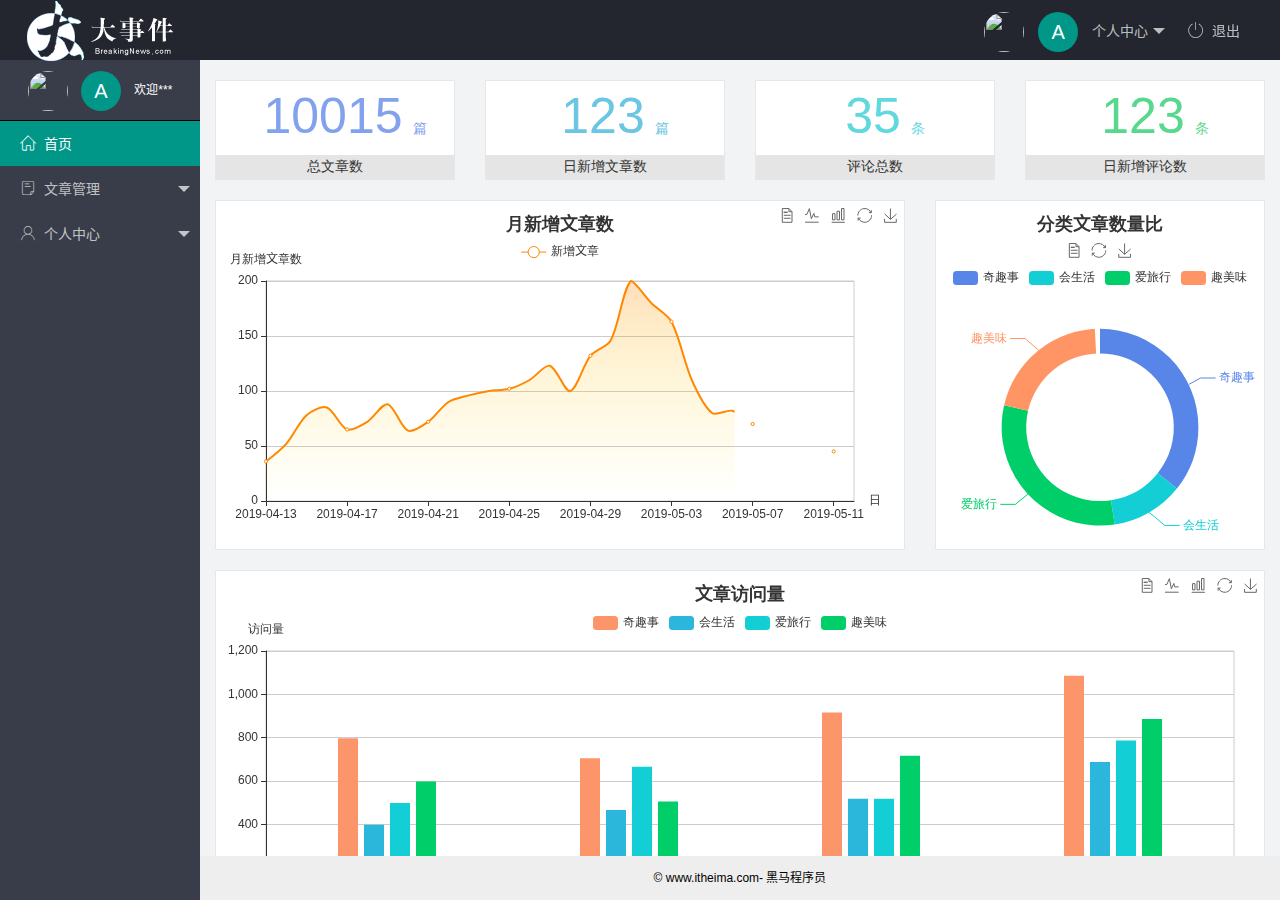
==== index.html @ cba06bc7 "主页功能完成" ====
<!DOCTYPE html>
<html lang="zh-CN">

<head>
    <meta charset="UTF-8">
    <meta name="viewport" content="width=device-width, initial-scale=1.0">
    <title>大事件后台</title>
    <link rel="stylesheet" href="/assets/lib/layui/css/layui.css">
    <!-- 引入字体图标 -->
    <link rel="stylesheet" href="/assets/fonts/iconfont.css">
    <!-- 引入自己的样式表 -->
    <link rel="stylesheet" href="/assets/css/index.css">
</head>

<body class="layui-layout-body">
    <div class="layui-layout layui-layout-admin">
        <div class="layui-header">
            <div class="layui-logo">
                <img src="/assets/images/logo.png" alt="">
            </div>
            <!-- 头部区域（可配合layui已有的水平导航） -->
            <ul class="layui-nav layui-layout-right">
                <li class="layui-nav-item">
                    <a href="javascript:;" class="userinfo">
                        <img src="http://t.cn/RCzsdCq" class="layui-nav-img">
                        <span class="user-avatar">A</span>
                        个人中心
                    </a>
                    <dl class="layui-nav-child">
                        <dd><a href="">基本资料</a></dd>
                        <dd><a href="">更换头像</a></dd>
                        <dd><a href="">重置密码</a></dd>
                    </dl>
                </li>
                <li class="layui-nav-item"><a href="javascript:;" id="btnLogout"><span class="iconfont icon-tuichu"></span>退出</a></li>
            </ul>
        </div>

        <div class="layui-side layui-bg-black">
            <div class="layui-side-scroll">
                <!-- 左侧头像区域 -->
                <div class="userinfo">
                    <img src="http://t.cn/RCzsdCq" class="layui-nav-img">
                    <span class="user-avatar">A</span>
                    <span id="welcome">欢迎***</span>
                </div>
                <!-- 左侧导航区域（可配合layui已有的垂直导航） -->
                <ul class="layui-nav layui-nav-tree" lay-shrink="all">
                    <li class="layui-nav-item layui-this"><a href="/home/dashboard.html" target="fm"><span
                                class="iconfont icon-home"></span>首页</a></li>
                    <li class="layui-nav-item ">
                        <a class="" href="javascript:;"><span class="iconfont icon-16"></span>文章管理</a>
                        <dl class="layui-nav-child">
                            <dd><a href="javascript:;"><i class="layui-icon layui-icon-face-surprised"></i>文章类别</a></dd>
                            <dd><a href="javascript:;"><i class="layui-icon layui-icon-face-surprised"></i>文章列表</a></dd>
                            <dd><a href="javascript:;"><i class="layui-icon layui-icon-face-surprised"></i>发表文章</a></dd>
                        </dl>
                    </li>
                    <li class="layui-nav-item">
                        <a href="javascript:;"><span class="iconfont icon-user"></span>个人中心</a>
                        <dl class="layui-nav-child">
                            <dd><a href="javascript:;"><i class="layui-icon layui-icon-face-surprised"></i>基本资料</a></dd>
                            <dd><a href="javascript:;"><i class="layui-icon layui-icon-face-surprised"></i>更换头像</a></dd>
                            <dd><a href="javascript:;"><i class="layui-icon layui-icon-face-surprised"></i>重置密码</a></dd>
                        </dl>
                    </li>
                </ul>
            </div>
        </div>

        <div class="layui-body">
            <!-- 内容主体区域 -->
            <!--name  就是内容显示的地方，起了一个名字   src 设置默认打开的网页   frameborder 设置边框 -->
            <iframe name="fm" src="/home/dashboard.html" frameborder="0"></iframe>
        </div>

        <div class="layui-footer">
            <!-- 底部固定区域 -->
            © www.itheima.com- 黑马程序员
        </div>
    </div>
    <!-- 引入 layui.all.js 文件 -->
    <script src="/assets/lib/layui/layui.all.js"></script>
    <!-- 导入 jquery文件 -->
    <script src="/assets/lib/jquery.js"></script>
    <!-- 导入自己封装的baseAPI 文件 -->
    <script src="/assets/js/baseAPI.js"></script>
    <!-- 导入自己的index.js -->
    <script src="/assets/js/index.js"></script>
</body>

</html>
---- assets/lib/layui/css/layui.css ----
/** layui-v2.5.5 MIT License By https://www.layui.com */
 .layui-inline,img{display:inline-block;vertical-align:middle}h1,h2,h3,h4,h5,h6{font-weight:400}.layui-edge,.layui-header,.layui-inline,.layui-main{position:relative}.layui-body,.layui-edge,.layui-elip{overflow:hidden}.layui-btn,.layui-edge,.layui-inline,img{vertical-align:middle}.layui-btn,.layui-disabled,.layui-icon,.layui-unselect{-moz-user-select:none;-webkit-user-select:none;-ms-user-select:none}.layui-elip,.layui-form-checkbox span,.layui-form-pane .layui-form-label{text-overflow:ellipsis;white-space:nowrap}.layui-breadcrumb,.layui-tree-btnGroup{visibility:hidden}blockquote,body,button,dd,div,dl,dt,form,h1,h2,h3,h4,h5,h6,input,li,ol,p,pre,td,textarea,th,ul{margin:0;padding:0;-webkit-tap-highlight-color:rgba(0,0,0,0)}a:active,a:hover{outline:0}img{border:none}li{list-style:none}table{border-collapse:collapse;border-spacing:0}h4,h5,h6{font-size:100%}button,input,optgroup,option,select,textarea{font-family:inherit;font-size:inherit;font-style:inherit;font-weight:inherit;outline:0}pre{white-space:pre-wrap;white-space:-moz-pre-wrap;white-space:-pre-wrap;white-space:-o-pre-wrap;word-wrap:break-word}body{line-height:24px;font:14px Helvetica Neue,Helvetica,PingFang SC,Tahoma,Arial,sans-serif}hr{height:1px;margin:10px 0;border:0;clear:both}a{color:#333;text-decoration:none}a:hover{color:#777}a cite{font-style:normal;*cursor:pointer}.layui-border-box,.layui-border-box *{box-sizing:border-box}.layui-box,.layui-box *{box-sizing:content-box}.layui-clear{clear:both;*zoom:1}.layui-clear:after{content:'\20';clear:both;*zoom:1;display:block;height:0}.layui-inline{*display:inline;*zoom:1}.layui-edge{display:inline-block;width:0;height:0;border-width:6px;border-style:dashed;border-color:transparent}.layui-edge-top{top:-4px;border-bottom-color:#999;border-bottom-style:solid}.layui-edge-right{border-left-color:#999;border-left-style:solid}.layui-edge-bottom{top:2px;border-top-color:#999;border-top-style:solid}.layui-edge-left{border-right-color:#999;border-right-style:solid}.layui-disabled,.layui-disabled:hover{color:#d2d2d2!important;cursor:not-allowed!important}.layui-circle{border-radius:100%}.layui-show{display:block!important}.layui-hide{display:none!important}@font-face{font-family:layui-icon;src:url(../font/iconfont.eot?v=250);src:url(../font/iconfont.eot?v=250#iefix) format('embedded-opentype'),url(../font/iconfont.woff2?v=250) format('woff2'),url(../font/iconfont.woff?v=250) format('woff'),url(../font/iconfont.ttf?v=250) format('truetype'),url(../font/iconfont.svg?v=250#layui-icon) format('svg')}.layui-icon{font-family:layui-icon!important;font-size:16px;font-style:normal;-webkit-font-smoothing:antialiased;-moz-osx-font-smoothing:grayscale}.layui-icon-reply-fill:before{content:"\e611"}.layui-icon-set-fill:before{content:"\e614"}.layui-icon-menu-fill:before{content:"\e60f"}.layui-icon-search:before{content:"\e615"}.layui-icon-share:before{content:"\e641"}.layui-icon-set-sm:before{content:"\e620"}.layui-icon-engine:before{content:"\e628"}.layui-icon-close:before{content:"\1006"}.layui-icon-close-fill:before{content:"\1007"}.layui-icon-chart-screen:before{content:"\e629"}.layui-icon-star:before{content:"\e600"}.layui-icon-circle-dot:before{content:"\e617"}.layui-icon-chat:before{content:"\e606"}.layui-icon-release:before{content:"\e609"}.layui-icon-list:before{content:"\e60a"}.layui-icon-chart:before{content:"\e62c"}.layui-icon-ok-circle:before{content:"\1005"}.layui-icon-layim-theme:before{content:"\e61b"}.layui-icon-table:before{content:"\e62d"}.layui-icon-right:before{content:"\e602"}.layui-icon-left:before{content:"\e603"}.layui-icon-cart-simple:before{content:"\e698"}.layui-icon-face-cry:before{content:"\e69c"}.layui-icon-face-smile:before{content:"\e6af"}.layui-icon-survey:before{content:"\e6b2"}.layui-icon-tree:before{content:"\e62e"}.layui-icon-upload-circle:before{content:"\e62f"}.layui-icon-add-circle:before{content:"\e61f"}.layui-icon-download-circle:before{content:"\e601"}.layui-icon-templeate-1:before{content:"\e630"}.layui-icon-util:before{content:"\e631"}.layui-icon-face-surprised:before{content:"\e664"}.layui-icon-edit:before{content:"\e642"}.layui-icon-speaker:before{content:"\e645"}.layui-icon-down:before{content:"\e61a"}.layui-icon-file:before{content:"\e621"}.layui-icon-layouts:before{content:"\e632"}.layui-icon-rate-half:before{content:"\e6c9"}.layui-icon-add-circle-fine:before{content:"\e608"}.layui-icon-prev-circle:before{content:"\e633"}.layui-icon-read:before{content:"\e705"}.layui-icon-404:before{content:"\e61c"}.layui-icon-carousel:before{content:"\e634"}.layui-icon-help:before{content:"\e607"}.layui-icon-code-circle:before{content:"\e635"}.layui-icon-water:before{content:"\e636"}.layui-icon-username:before{content:"\e66f"}.layui-icon-find-fill:before{content:"\e670"}.layui-icon-about:before{content:"\e60b"}.layui-icon-location:before{content:"\e715"}.layui-icon-up:before{content:"\e619"}.layui-icon-pause:before{content:"\e651"}.layui-icon-date:before{content:"\e637"}.layui-icon-layim-uploadfile:before{content:"\e61d"}.layui-icon-delete:before{content:"\e640"}.layui-icon-play:before{content:"\e652"}.layui-icon-top:before{content:"\e604"}.layui-icon-friends:before{content:"\e612"}.layui-icon-refresh-3:before{content:"\e9aa"}.layui-icon-ok:before{content:"\e605"}.layui-icon-layer:before{content:"\e638"}.layui-icon-face-smile-fine:before{content:"\e60c"}.layui-icon-dollar:before{content:"\e659"}.layui-icon-group:before{content:"\e613"}.layui-icon-layim-download:before{content:"\e61e"}.layui-icon-picture-fine:before{content:"\e60d"}.layui-icon-link:before{content:"\e64c"}.layui-icon-diamond:before{content:"\e735"}.layui-icon-log:before{content:"\e60e"}.layui-icon-rate-solid:before{content:"\e67a"}.layui-icon-fonts-del:before{content:"\e64f"}.layui-icon-unlink:before{content:"\e64d"}.layui-icon-fonts-clear:before{content:"\e639"}.layui-icon-triangle-r:before{content:"\e623"}.layui-icon-circle:before{content:"\e63f"}.layui-icon-radio:before{content:"\e643"}.layui-icon-align-center:before{content:"\e647"}.layui-icon-align-right:before{content:"\e648"}.layui-icon-align-left:before{content:"\e649"}.layui-icon-loading-1:before{content:"\e63e"}.layui-icon-return:before{content:"\e65c"}.layui-icon-fonts-strong:before{content:"\e62b"}.layui-icon-upload:before{content:"\e67c"}.layui-icon-dialogue:before{content:"\e63a"}.layui-icon-video:before{content:"\e6ed"}.layui-icon-headset:before{content:"\e6fc"}.layui-icon-cellphone-fine:before{content:"\e63b"}.layui-icon-add-1:before{content:"\e654"}.layui-icon-face-smile-b:before{content:"\e650"}.layui-icon-fonts-html:before{content:"\e64b"}.layui-icon-form:before{content:"\e63c"}.layui-icon-cart:before{content:"\e657"}.layui-icon-camera-fill:before{content:"\e65d"}.layui-icon-tabs:before{content:"\e62a"}.layui-icon-fonts-code:before{content:"\e64e"}.layui-icon-fire:before{content:"\e756"}.layui-icon-set:before{content:"\e716"}.layui-icon-fonts-u:before{content:"\e646"}.layui-icon-triangle-d:before{content:"\e625"}.layui-icon-tips:before{content:"\e702"}.layui-icon-picture:before{content:"\e64a"}.layui-icon-more-vertical:before{content:"\e671"}.layui-icon-flag:before{content:"\e66c"}.layui-icon-loading:before{content:"\e63d"}.layui-icon-fonts-i:before{content:"\e644"}.layui-icon-refresh-1:before{content:"\e666"}.layui-icon-rmb:before{content:"\e65e"}.layui-icon-home:before{content:"\e68e"}.layui-icon-user:before{content:"\e770"}.layui-icon-notice:before{content:"\e667"}.layui-icon-login-weibo:before{content:"\e675"}.layui-icon-voice:before{content:"\e688"}.layui-icon-upload-drag:before{content:"\e681"}.layui-icon-login-qq:before{content:"\e676"}.layui-icon-snowflake:before{content:"\e6b1"}.layui-icon-file-b:before{content:"\e655"}.layui-icon-template:before{content:"\e663"}.layui-icon-auz:before{content:"\e672"}.layui-icon-console:before{content:"\e665"}.layui-icon-app:before{content:"\e653"}.layui-icon-prev:before{content:"\e65a"}.layui-icon-website:before{content:"\e7ae"}.layui-icon-next:before{content:"\e65b"}.layui-icon-component:before{content:"\e857"}.layui-icon-more:before{content:"\e65f"}.layui-icon-login-wechat:before{content:"\e677"}.layui-icon-shrink-right:before{content:"\e668"}.layui-icon-spread-left:before{content:"\e66b"}.layui-icon-camera:before{content:"\e660"}.layui-icon-note:before{content:"\e66e"}.layui-icon-refresh:before{content:"\e669"}.layui-icon-female:before{content:"\e661"}.layui-icon-male:before{content:"\e662"}.layui-icon-password:before{content:"\e673"}.layui-icon-senior:before{content:"\e674"}.layui-icon-theme:before{content:"\e66a"}.layui-icon-tread:before{content:"\e6c5"}.layui-icon-praise:before{content:"\e6c6"}.layui-icon-star-fill:before{content:"\e658"}.layui-icon-rate:before{content:"\e67b"}.layui-icon-template-1:before{content:"\e656"}.layui-icon-vercode:before{content:"\e679"}.layui-icon-cellphone:before{content:"\e678"}.layui-icon-screen-full:before{content:"\e622"}.layui-icon-screen-restore:before{content:"\e758"}.layui-icon-cols:before{content:"\e610"}.layui-icon-export:before{content:"\e67d"}.layui-icon-print:before{content:"\e66d"}.layui-icon-slider:before{content:"\e714"}.layui-icon-addition:before{content:"\e624"}.layui-icon-subtraction:before{content:"\e67e"}.layui-icon-service:before{content:"\e626"}.layui-icon-transfer:before{content:"\e691"}.layui-main{width:1140px;margin:0 auto}.layui-header{z-index:1000;height:60px}.layui-header a:hover{transition:all .5s;-webkit-transition:all .5s}.layui-side{position:fixed;left:0;top:0;bottom:0;z-index:999;width:200px;overflow-x:hidden}.layui-side-scroll{position:relative;width:220px;height:100%;overflow-x:hidden}.layui-body{position:absolute;left:200px;right:0;top:0;bottom:0;z-index:998;width:auto;overflow-y:auto;box-sizing:border-box}.layui-layout-body{overflow:hidden}.layui-layout-admin .layui-header{background-color:#23262E}.layui-layout-admin .layui-side{top:60px;width:200px;overflow-x:hidden}.layui-layout-admin .layui-body{position:fixed;top:60px;bottom:44px}.layui-layout-admin .layui-main{width:auto;margin:0 15px}.layui-layout-admin .layui-footer{position:fixed;left:200px;right:0;bottom:0;height:44px;line-height:44px;padding:0 15px;background-color:#eee}.layui-layout-admin .layui-logo{position:absolute;left:0;top:0;width:200px;height:100%;line-height:60px;text-align:center;color:#009688;font-size:16px}.layui-layout-admin .layui-header .layui-nav{background:0 0}.layui-layout-left{position:absolute!important;left:200px;top:0}.layui-layout-right{position:absolute!important;right:0;top:0}.layui-container{position:relative;margin:0 auto;padding:0 15px;box-sizing:border-box}.layui-fluid{position:relative;margin:0 auto;padding:0 15px}.layui-row:after,.layui-row:before{content:'';display:block;clear:both}.layui-col-lg1,.layui-col-lg10,.layui-col-lg11,.layui-col-lg12,.layui-col-lg2,.layui-col-lg3,.layui-col-lg4,.layui-col-lg5,.layui-col-lg6,.layui-col-lg7,.layui-col-lg8,.layui-col-lg9,.layui-col-md1,.layui-col-md10,.layui-col-md11,.layui-col-md12,.layui-col-md2,.layui-col-md3,.layui-col-md4,.layui-col-md5,.layui-col-md6,.layui-col-md7,.layui-col-md8,.layui-col-md9,.layui-col-sm1,.layui-col-sm10,.layui-col-sm11,.layui-col-sm12,.layui-col-sm2,.layui-col-sm3,.layui-col-sm4,.layui-col-sm5,.layui-col-sm6,.layui-col-sm7,.layui-col-sm8,.layui-col-sm9,.layui-col-xs1,.layui-col-xs10,.layui-col-xs11,.layui-col-xs12,.layui-col-xs2,.layui-col-xs3,.layui-col-xs4,.layui-col-xs5,.layui-col-xs6,.layui-col-xs7,.layui-col-xs8,.layui-col-xs9{position:relative;display:block;box-sizing:border-box}.layui-col-xs1,.layui-col-xs10,.layui-col-xs11,.layui-col-xs12,.layui-col-xs2,.layui-col-xs3,.layui-col-xs4,.layui-col-xs5,.layui-col-xs6,.layui-col-xs7,.layui-col-xs8,.layui-col-xs9{float:left}.layui-col-xs1{width:8.33333333%}.layui-col-xs2{width:16.66666667%}.layui-col-xs3{width:25%}.layui-col-xs4{width:33.33333333%}.layui-col-xs5{width:41.66666667%}.layui-col-xs6{width:50%}.layui-col-xs7{width:58.33333333%}.layui-col-xs8{width:66.66666667%}.layui-col-xs9{width:75%}.layui-col-xs10{width:83.33333333%}.layui-col-xs11{width:91.66666667%}.layui-col-xs12{width:100%}.layui-col-xs-offset1{margin-left:8.33333333%}.layui-col-xs-offset2{margin-left:16.66666667%}.layui-col-xs-offset3{margin-left:25%}.layui-col-xs-offset4{margin-left:33.33333333%}.layui-col-xs-offset5{margin-left:41.66666667%}.layui-col-xs-offset6{margin-left:50%}.layui-col-xs-offset7{margin-left:58.33333333%}.layui-col-xs-offset8{margin-left:66.66666667%}.layui-col-xs-offset9{margin-left:75%}.layui-col-xs-offset10{margin-left:83.33333333%}.layui-col-xs-offset11{margin-left:91.66666667%}.layui-col-xs-offset12{margin-left:100%}@media screen and (max-width:768px){.layui-hide-xs{display:none!important}.layui-show-xs-block{display:block!important}.layui-show-xs-inline{display:inline!important}.layui-show-xs-inline-block{display:inline-block!important}}@media screen and (min-width:768px){.layui-container{width:750px}.layui-hide-sm{display:none!important}.layui-show-sm-block{display:block!important}.layui-show-sm-inline{display:inline!important}.layui-show-sm-inline-block{display:inline-block!important}.layui-col-sm1,.layui-col-sm10,.layui-col-sm11,.layui-col-sm12,.layui-col-sm2,.layui-col-sm3,.layui-col-sm4,.layui-col-sm5,.layui-col-sm6,.layui-col-sm7,.layui-col-sm8,.layui-col-sm9{float:left}.layui-col-sm1{width:8.33333333%}.layui-col-sm2{width:16.66666667%}.layui-col-sm3{width:25%}.layui-col-sm4{width:33.33333333%}.layui-col-sm5{width:41.66666667%}.layui-col-sm6{width:50%}.layui-col-sm7{width:58.33333333%}.layui-col-sm8{width:66.66666667%}.layui-col-sm9{width:75%}.layui-col-sm10{width:83.33333333%}.layui-col-sm11{width:91.66666667%}.layui-col-sm12{width:100%}.layui-col-sm-offset1{margin-left:8.33333333%}.layui-col-sm-offset2{margin-left:16.66666667%}.layui-col-sm-offset3{margin-left:25%}.layui-col-sm-offset4{margin-left:33.33333333%}.layui-col-sm-offset5{margin-left:41.66666667%}.layui-col-sm-offset6{margin-left:50%}.layui-col-sm-offset7{margin-left:58.33333333%}.layui-col-sm-offset8{margin-left:66.66666667%}.layui-col-sm-offset9{margin-left:75%}.layui-col-sm-offset10{margin-left:83.33333333%}.layui-col-sm-offset11{margin-left:91.66666667%}.layui-col-sm-offset12{margin-left:100%}}@media screen and (min-width:992px){.layui-container{width:970px}.layui-hide-md{display:none!important}.layui-show-md-block{display:block!important}.layui-show-md-inline{display:inline!important}.layui-show-md-inline-block{display:inline-block!important}.layui-col-md1,.layui-col-md10,.layui-col-md11,.layui-col-md12,.layui-col-md2,.layui-col-md3,.layui-col-md4,.layui-col-md5,.layui-col-md6,.layui-col-md7,.layui-col-md8,.layui-col-md9{float:left}.layui-col-md1{width:8.33333333%}.layui-col-md2{width:16.66666667%}.layui-col-md3{width:25%}.layui-col-md4{width:33.33333333%}.layui-col-md5{width:41.66666667%}.layui-col-md6{width:50%}.layui-col-md7{width:58.33333333%}.layui-col-md8{width:66.66666667%}.layui-col-md9{width:75%}.layui-col-md10{width:83.33333333%}.layui-col-md11{width:91.66666667%}.layui-col-md12{width:100%}.layui-col-md-offset1{margin-left:8.33333333%}.layui-col-md-offset2{margin-left:16.66666667%}.layui-col-md-offset3{margin-left:25%}.layui-col-md-offset4{margin-left:33.33333333%}.layui-col-md-offset5{margin-left:41.66666667%}.layui-col-md-offset6{margin-left:50%}.layui-col-md-offset7{margin-left:58.33333333%}.layui-col-md-offset8{margin-left:66.66666667%}.layui-col-md-offset9{margin-left:75%}.layui-col-md-offset10{margin-left:83.33333333%}.layui-col-md-offset11{margin-left:91.66666667%}.layui-col-md-offset12{margin-left:100%}}@media screen and (min-width:1200px){.layui-container{width:1170px}.layui-hide-lg{display:none!important}.layui-show-lg-block{display:block!important}.layui-show-lg-inline{display:inline!important}.layui-show-lg-inline-block{display:inline-block!important}.layui-col-lg1,.layui-col-lg10,.layui-col-lg11,.layui-col-lg12,.layui-col-lg2,.layui-col-lg3,.layui-col-lg4,.layui-col-lg5,.layui-col-lg6,.layui-col-lg7,.layui-col-lg8,.layui-col-lg9{float:left}.layui-col-lg1{width:8.33333333%}.layui-col-lg2{width:16.66666667%}.layui-col-lg3{width:25%}.layui-col-lg4{width:33.33333333%}.layui-col-lg5{width:41.66666667%}.layui-col-lg6{width:50%}.layui-col-lg7{width:58.33333333%}.layui-col-lg8{width:66.66666667%}.layui-col-lg9{width:75%}.layui-col-lg10{width:83.33333333%}.layui-col-lg11{width:91.66666667%}.layui-col-lg12{width:100%}.layui-col-lg-offset1{margin-left:8.33333333%}.layui-col-lg-offset2{margin-left:16.66666667%}.layui-col-lg-offset3{margin-left:25%}.layui-col-lg-offset4{margin-left:33.33333333%}.layui-col-lg-offset5{margin-left:41.66666667%}.layui-col-lg-offset6{margin-left:50%}.layui-col-lg-offset7{margin-left:58.33333333%}.layui-col-lg-offset8{margin-left:66.66666667%}.layui-col-lg-offset9{margin-left:75%}.layui-col-lg-offset10{margin-left:83.33333333%}.layui-col-lg-offset11{margin-left:91.66666667%}.layui-col-lg-offset12{margin-left:100%}}.layui-col-space1{margin:-.5px}.layui-col-space1>*{padding:.5px}.layui-col-space3{margin:-1.5px}.layui-col-space3>*{padding:1.5px}.layui-col-space5{margin:-2.5px}.layui-col-space5>*{padding:2.5px}.layui-col-space8{margin:-3.5px}.layui-col-space8>*{padding:3.5px}.layui-col-space10{margin:-5px}.layui-col-space10>*{padding:5px}.layui-col-space12{margin:-6px}.layui-col-space12>*{padding:6px}.layui-col-space15{margin:-7.5px}.layui-col-space15>*{padding:7.5px}.layui-col-space18{margin:-9px}.layui-col-space18>*{padding:9px}.layui-col-space20{margin:-10px}.layui-col-space20>*{padding:10px}.layui-col-space22{margin:-11px}.layui-col-space22>*{padding:11px}.layui-col-space25{margin:-12.5px}.layui-col-space25>*{padding:12.5px}.layui-col-space30{margin:-15px}.layui-col-space30>*{padding:15px}.layui-btn,.layui-input,.layui-select,.layui-textarea,.layui-upload-button{outline:0;-webkit-appearance:none;transition:all .3s;-webkit-transition:all .3s;box-sizing:border-box}.layui-elem-quote{margin-bottom:10px;padding:15px;line-height:22px;border-left:5px solid #009688;border-radius:0 2px 2px 0;background-color:#f2f2f2}.layui-quote-nm{border-style:solid;border-width:1px 1px 1px 5px;background:0 0}.layui-elem-field{margin-bottom:10px;padding:0;border-width:1px;border-style:solid}.layui-elem-field legend{margin-left:20px;padding:0 10px;font-size:20px;font-weight:300}.layui-field-title{margin:10px 0 20px;border-width:1px 0 0}.layui-field-box{padding:10px 15px}.layui-field-title .layui-field-box{padding:10px 0}.layui-progress{position:relative;height:6px;border-radius:20px;background-color:#e2e2e2}.layui-progress-bar{position:absolute;left:0;top:0;width:0;max-width:100%;height:6px;border-radius:20px;text-align:right;background-color:#5FB878;transition:all .3s;-webkit-transition:all .3s}.layui-progress-big,.layui-progress-big .layui-progress-bar{height:18px;line-height:18px}.layui-progress-text{position:relative;top:-20px;line-height:18px;font-size:12px;color:#666}.layui-progress-big .layui-progress-text{position:static;padding:0 10px;color:#fff}.layui-collapse{border-width:1px;border-style:solid;border-radius:2px}.layui-colla-content,.layui-colla-item{border-top-width:1px;border-top-style:solid}.layui-colla-item:first-child{border-top:none}.layui-colla-title{position:relative;height:42px;line-height:42px;padding:0 15px 0 35px;color:#333;background-color:#f2f2f2;cursor:pointer;font-size:14px;overflow:hidden}.layui-colla-content{display:none;padding:10px 15px;line-height:22px;color:#666}.layui-colla-icon{position:absolute;left:15px;top:0;font-size:14px}.layui-card{margin-bottom:15px;border-radius:2px;background-color:#fff;box-shadow:0 1px 2px 0 rgba(0,0,0,.05)}.layui-card:last-child{margin-bottom:0}.layui-card-header{position:relative;height:42px;line-height:42px;padding:0 15px;border-bottom:1px solid #f6f6f6;color:#333;border-radius:2px 2px 0 0;font-size:14px}.layui-bg-black,.layui-bg-blue,.layui-bg-cyan,.layui-bg-green,.layui-bg-orange,.layui-bg-red{color:#fff!important}.layui-card-body{position:relative;padding:10px 15px;line-height:24px}.layui-card-body[pad15]{padding:15px}.layui-card-body[pad20]{padding:20px}.layui-card-body .layui-table{margin:5px 0}.layui-card .layui-tab{margin:0}.layui-panel-window{position:relative;padding:15px;border-radius:0;border-top:5px solid #E6E6E6;background-color:#fff}.layui-auxiliar-moving{position:fixed;left:0;right:0;top:0;bottom:0;width:100%;height:100%;background:0 0;z-index:9999999999}.layui-form-label,.layui-form-mid,.layui-form-select,.layui-input-block,.layui-input-inline,.layui-textarea{position:relative}.layui-bg-red{background-color:#FF5722!important}.layui-bg-orange{background-color:#FFB800!important}.layui-bg-green{background-color:#009688!important}.layui-bg-cyan{background-color:#2F4056!important}.layui-bg-blue{background-color:#1E9FFF!important}.layui-bg-black{background-color:#393D49!important}.layui-bg-gray{background-color:#eee!important;color:#666!important}.layui-badge-rim,.layui-colla-content,.layui-colla-item,.layui-collapse,.layui-elem-field,.layui-form-pane .layui-form-item[pane],.layui-form-pane .layui-form-label,.layui-input,.layui-layedit,.layui-layedit-tool,.layui-quote-nm,.layui-select,.layui-tab-bar,.layui-tab-card,.layui-tab-title,.layui-tab-title .layui-this:after,.layui-textarea{border-color:#e6e6e6}.layui-timeline-item:before,hr{background-color:#e6e6e6}.layui-text{line-height:22px;font-size:14px;color:#666}.layui-text h1,.layui-text h2,.layui-text h3{font-weight:500;color:#333}.layui-text h1{font-size:30px}.layui-text h2{font-size:24px}.layui-text h3{font-size:18px}.layui-text a:not(.layui-btn){color:#01AAED}.layui-text a:not(.layui-btn):hover{text-decoration:underline}.layui-text ul{padding:5px 0 5px 15px}.layui-text ul li{margin-top:5px;list-style-type:disc}.layui-text em,.layui-word-aux{color:#999!important;padding:0 5px!important}.layui-btn{display:inline-block;height:38px;line-height:38px;padding:0 18px;background-color:#009688;color:#fff;white-space:nowrap;text-align:center;font-size:14px;border:none;border-radius:2px;cursor:pointer}.layui-btn:hover{opacity:.8;filter:alpha(opacity=80);color:#fff}.layui-btn:active{opacity:1;filter:alpha(opacity=100)}.layui-btn+.layui-btn{margin-left:10px}.layui-btn-container{font-size:0}.layui-btn-container .layui-btn{margin-right:10px;margin-bottom:10px}.layui-btn-container .layui-btn+.layui-btn{margin-left:0}.layui-table .layui-btn-container .layui-btn{margin-bottom:9px}.layui-btn-radius{border-radius:100px}.layui-btn .layui-icon{margin-right:3px;font-size:18px;vertical-align:bottom;vertical-align:middle\9}.layui-btn-primary{border:1px solid #C9C9C9;background-color:#fff;color:#555}.layui-btn-primary:hover{border-color:#009688;color:#333}.layui-btn-normal{background-color:#1E9FFF}.layui-btn-warm{background-color:#FFB800}.layui-btn-danger{background-color:#FF5722}.layui-btn-checked{background-color:#5FB878}.layui-btn-disabled,.layui-btn-disabled:active,.layui-btn-disabled:hover{border:1px solid #e6e6e6;background-color:#FBFBFB;color:#C9C9C9;cursor:not-allowed;opacity:1}.layui-btn-lg{height:44px;line-height:44px;padding:0 25px;font-size:16px}.layui-btn-sm{height:30px;line-height:30px;padding:0 10px;font-size:12px}.layui-btn-sm i{font-size:16px!important}.layui-btn-xs{height:22px;line-height:22px;padding:0 5px;font-size:12px}.layui-btn-xs i{font-size:14px!important}.layui-btn-group{display:inline-block;vertical-align:middle;font-size:0}.layui-btn-group .layui-btn{margin-left:0!important;margin-right:0!important;border-left:1px solid rgba(255,255,255,.5);border-radius:0}.layui-btn-group .layui-btn-primary{border-left:none}.layui-btn-group .layui-btn-primary:hover{border-color:#C9C9C9;color:#009688}.layui-btn-group .layui-btn:first-child{border-left:none;border-radius:2px 0 0 2px}.layui-btn-group .layui-btn-primary:first-child{border-left:1px solid #c9c9c9}.layui-btn-group .layui-btn:last-child{border-radius:0 2px 2px 0}.layui-btn-group .layui-btn+.layui-btn{margin-left:0}.layui-btn-group+.layui-btn-group{margin-left:10px}.layui-btn-fluid{width:100%}.layui-input,.layui-select,.layui-textarea{height:38px;line-height:1.3;line-height:38px\9;border-width:1px;border-style:solid;background-color:#fff;border-radius:2px}.layui-input::-webkit-input-placeholder,.layui-select::-webkit-input-placeholder,.layui-textarea::-webkit-input-placeholder{line-height:1.3}.layui-input,.layui-textarea{display:block;width:100%;padding-left:10px}.layui-input:hover,.layui-textarea:hover{border-color:#D2D2D2!important}.layui-input:focus,.layui-textarea:focus{border-color:#C9C9C9!important}.layui-textarea{min-height:100px;height:auto;line-height:20px;padding:6px 10px;resize:vertical}.layui-select{padding:0 10px}.layui-form input[type=checkbox],.layui-form input[type=radio],.layui-form select{display:none}.layui-form [lay-ignore]{display:initial}.layui-form-item{margin-bottom:15px;clear:both;*zoom:1}.layui-form-item:after{content:'\20';clear:both;*zoom:1;display:block;height:0}.layui-form-label{float:left;display:block;padding:9px 15px;width:80px;font-weight:400;line-height:20px;text-align:right}.layui-form-label-col{display:block;float:none;padding:9px 0;line-height:20px;text-align:left}.layui-form-item .layui-inline{margin-bottom:5px;margin-right:10px}.layui-input-block{margin-left:110px;min-height:36px}.layui-input-inline{display:inline-block;vertical-align:middle}.layui-form-item .layui-input-inline{float:left;width:190px;margin-right:10px}.layui-form-text .layui-input-inline{width:auto}.layui-form-mid{float:left;display:block;padding:9px 0!important;line-height:20px;margin-right:10px}.layui-form-danger+.layui-form-select .layui-input,.layui-form-danger:focus{border-color:#FF5722!important}.layui-form-select .layui-input{padding-right:30px;cursor:pointer}.layui-form-select .layui-edge{position:absolute;right:10px;top:50%;margin-top:-3px;cursor:pointer;border-width:6px;border-top-color:#c2c2c2;border-top-style:solid;transition:all .3s;-webkit-transition:all .3s}.layui-form-select dl{display:none;position:absolute;left:0;top:42px;padding:5px 0;z-index:899;min-width:100%;border:1px solid #d2d2d2;max-height:300px;overflow-y:auto;background-color:#fff;border-radius:2px;box-shadow:0 2px 4px rgba(0,0,0,.12);box-sizing:border-box}.layui-form-select dl dd,.layui-form-select dl dt{padding:0 10px;line-height:36px;white-space:nowrap;overflow:hidden;text-overflow:ellipsis}.layui-form-select dl dt{font-size:12px;color:#999}.layui-form-select dl dd{cursor:pointer}.layui-form-select dl dd:hover{background-color:#f2f2f2;-webkit-transition:.5s all;transition:.5s all}.layui-form-select .layui-select-group dd{padding-left:20px}.layui-form-select dl dd.layui-select-tips{padding-left:10px!important;color:#999}.layui-form-select dl dd.layui-this{background-color:#5FB878;color:#fff}.layui-form-checkbox,.layui-form-select dl dd.layui-disabled{background-color:#fff}.layui-form-selected dl{display:block}.layui-form-checkbox,.layui-form-checkbox *,.layui-form-switch{display:inline-block;vertical-align:middle}.layui-form-selected .layui-edge{margin-top:-9px;-webkit-transform:rotate(180deg);transform:rotate(180deg);margin-top:-3px\9}:root .layui-form-selected .layui-edge{margin-top:-9px\0/IE9}.layui-form-selectup dl{top:auto;bottom:42px}.layui-select-none{margin:5px 0;text-align:center;color:#999}.layui-select-disabled .layui-disabled{border-color:#eee!important}.layui-select-disabled .layui-edge{border-top-color:#d2d2d2}.layui-form-checkbox{position:relative;height:30px;line-height:30px;margin-right:10px;padding-right:30px;cursor:pointer;font-size:0;-webkit-transition:.1s linear;transition:.1s linear;box-sizing:border-box}.layui-form-checkbox span{padding:0 10px;height:100%;font-size:14px;border-radius:2px 0 0 2px;background-color:#d2d2d2;color:#fff;overflow:hidden}.layui-form-checkbox:hover span{background-color:#c2c2c2}.layui-form-checkbox i{position:absolute;right:0;top:0;width:30px;height:28px;border:1px solid #d2d2d2;border-left:none;border-radius:0 2px 2px 0;color:#fff;font-size:20px;text-align:center}.layui-form-checkbox:hover i{border-color:#c2c2c2;color:#c2c2c2}.layui-form-checked,.layui-form-checked:hover{border-color:#5FB878}.layui-form-checked span,.layui-form-checked:hover span{background-color:#5FB878}.layui-form-checked i,.layui-form-checked:hover i{color:#5FB878}.layui-form-item .layui-form-checkbox{margin-top:4px}.layui-form-checkbox[lay-skin=primary]{height:auto!important;line-height:normal!important;min-width:18px;min-height:18px;border:none!important;margin-right:0;padding-left:28px;padding-right:0;background:0 0}.layui-form-checkbox[lay-skin=primary] span{padding-left:0;padding-right:15px;line-height:18px;background:0 0;color:#666}.layui-form-checkbox[lay-skin=primary] i{right:auto;left:0;width:16px;height:16px;line-height:16px;border:1px solid #d2d2d2;font-size:12px;border-radius:2px;background-color:#fff;-webkit-transition:.1s linear;transition:.1s linear}.layui-form-checkbox[lay-skin=primary]:hover i{border-color:#5FB878;color:#fff}.layui-form-checked[lay-skin=primary] i{border-color:#5FB878!important;background-color:#5FB878;color:#fff}.layui-checkbox-disbaled[lay-skin=primary] span{background:0 0!important;color:#c2c2c2}.layui-checkbox-disbaled[lay-skin=primary]:hover i{border-color:#d2d2d2}.layui-form-item .layui-form-checkbox[lay-skin=primary]{margin-top:10px}.layui-form-switch{position:relative;height:22px;line-height:22px;min-width:35px;padding:0 5px;margin-top:8px;border:1px solid #d2d2d2;border-radius:20px;cursor:pointer;background-color:#fff;-webkit-transition:.1s linear;transition:.1s linear}.layui-form-switch i{position:absolute;left:5px;top:3px;width:16px;height:16px;border-radius:20px;background-color:#d2d2d2;-webkit-transition:.1s linear;transition:.1s linear}.layui-form-switch em{position:relative;top:0;width:25px;margin-left:21px;padding:0!important;text-align:center!important;color:#999!important;font-style:normal!important;font-size:12px}.layui-form-onswitch{border-color:#5FB878;background-color:#5FB878}.layui-checkbox-disbaled,.layui-checkbox-disbaled i{border-color:#e2e2e2!important}.layui-form-onswitch i{left:100%;margin-left:-21px;background-color:#fff}.layui-form-onswitch em{margin-left:5px;margin-right:21px;color:#fff!important}.layui-checkbox-disbaled span{background-color:#e2e2e2!important}.layui-checkbox-disbaled:hover i{color:#fff!important}[lay-radio]{display:none}.layui-form-radio,.layui-form-radio *{display:inline-block;vertical-align:middle}.layui-form-radio{line-height:28px;margin:6px 10px 0 0;padding-right:10px;cursor:pointer;font-size:0}.layui-form-radio *{font-size:14px}.layui-form-radio>i{margin-right:8px;font-size:22px;color:#c2c2c2}.layui-form-radio>i:hover,.layui-form-radioed>i{color:#5FB878}.layui-radio-disbaled>i{color:#e2e2e2!important}.layui-form-pane .layui-form-label{width:110px;padding:8px 15px;height:38px;line-height:20px;border-width:1px;border-style:solid;border-radius:2px 0 0 2px;text-align:center;background-color:#FBFBFB;overflow:hidden;box-sizing:border-box}.layui-form-pane .layui-input-inline{margin-left:-1px}.layui-form-pane .layui-input-block{margin-left:110px;left:-1px}.layui-form-pane .layui-input{border-radius:0 2px 2px 0}.layui-form-pane .layui-form-text .layui-form-label{float:none;width:100%;border-radius:2px;box-sizing:border-box;text-align:left}.layui-form-pane .layui-form-text .layui-input-inline{display:block;margin:0;top:-1px;clear:both}.layui-form-pane .layui-form-text .layui-input-block{margin:0;left:0;top:-1px}.layui-form-pane .layui-form-text .layui-textarea{min-height:100px;border-radius:0 0 2px 2px}.layui-form-pane .layui-form-checkbox{margin:4px 0 4px 10px}.layui-form-pane .layui-form-radio,.layui-form-pane .layui-form-switch{margin-top:6px;margin-left:10px}.layui-form-pane .layui-form-item[pane]{position:relative;border-width:1px;border-style:solid}.layui-form-pane .layui-form-item[pane] .layui-form-label{position:absolute;left:0;top:0;height:100%;border-width:0 1px 0 0}.layui-form-pane .layui-form-item[pane] .layui-input-inline{margin-left:110px}@media screen and (max-width:450px){.layui-form-item .layui-form-label{text-overflow:ellipsis;overflow:hidden;white-space:nowrap}.layui-form-item .layui-inline{display:block;margin-right:0;margin-bottom:20px;clear:both}.layui-form-item .layui-inline:after{content:'\20';clear:both;display:block;height:0}.layui-form-item .layui-input-inline{display:block;float:none;left:-3px;width:auto;margin:0 0 10px 112px}.layui-form-item .layui-input-inline+.layui-form-mid{margin-left:110px;top:-5px;padding:0}.layui-form-item .layui-form-checkbox{margin-right:5px;margin-bottom:5px}}.layui-layedit{border-width:1px;border-style:solid;border-radius:2px}.layui-layedit-tool{padding:3px 5px;border-bottom-width:1px;border-bottom-style:solid;font-size:0}.layedit-tool-fixed{position:fixed;top:0;border-top:1px solid #e2e2e2}.layui-layedit-tool .layedit-tool-mid,.layui-layedit-tool .layui-icon{display:inline-block;vertical-align:middle;text-align:center;font-size:14px}.layui-layedit-tool .layui-icon{position:relative;width:32px;height:30px;line-height:30px;margin:3px 5px;color:#777;cursor:pointer;border-radius:2px}.layui-layedit-tool .layui-icon:hover{color:#393D49}.layui-layedit-tool .layui-icon:active{color:#000}.layui-layedit-tool .layedit-tool-active{background-color:#e2e2e2;color:#000}.layui-layedit-tool .layui-disabled,.layui-layedit-tool .layui-disabled:hover{color:#d2d2d2;cursor:not-allowed}.layui-layedit-tool .layedit-tool-mid{width:1px;height:18px;margin:0 10px;background-color:#d2d2d2}.layedit-tool-html{width:50px!important;font-size:30px!important}.layedit-tool-b,.layedit-tool-code,.layedit-tool-help{font-size:16px!important}.layedit-tool-d,.layedit-tool-face,.layedit-tool-image,.layedit-tool-unlink{font-size:18px!important}.layedit-tool-image input{position:absolute;font-size:0;left:0;top:0;width:100%;height:100%;opacity:.01;filter:Alpha(opacity=1);cursor:pointer}.layui-layedit-iframe iframe{display:block;width:100%}#LAY_layedit_code{overflow:hidden}.layui-laypage{display:inline-block;*display:inline;*zoom:1;vertical-align:middle;margin:10px 0;font-size:0}.layui-laypage>a:first-child,.layui-laypage>a:first-child em{border-radius:2px 0 0 2px}.layui-laypage>a:last-child,.layui-laypage>a:last-child em{border-radius:0 2px 2px 0}.layui-laypage>:first-child{margin-left:0!important}.layui-laypage>:last-child{margin-right:0!important}.layui-laypage a,.layui-laypage button,.layui-laypage input,.layui-laypage select,.layui-laypage span{border:1px solid #e2e2e2}.layui-laypage a,.layui-laypage span{display:inline-block;*display:inline;*zoom:1;vertical-align:middle;padding:0 15px;height:28px;line-height:28px;margin:0 -1px 5px 0;background-color:#fff;color:#333;font-size:12px}.layui-flow-more a *,.layui-laypage input,.layui-table-view select[lay-ignore]{display:inline-block}.layui-laypage a:hover{color:#009688}.layui-laypage em{font-style:normal}.layui-laypage .layui-laypage-spr{color:#999;font-weight:700}.layui-laypage a{text-decoration:none}.layui-laypage .layui-laypage-curr{position:relative}.layui-laypage .layui-laypage-curr em{position:relative;color:#fff}.layui-laypage .layui-laypage-curr .layui-laypage-em{position:absolute;left:-1px;top:-1px;padding:1px;width:100%;height:100%;background-color:#009688}.layui-laypage-em{border-radius:2px}.layui-laypage-next em,.layui-laypage-prev em{font-family:Sim sun;font-size:16px}.layui-laypage .layui-laypage-count,.layui-laypage .layui-laypage-limits,.layui-laypage .layui-laypage-refresh,.layui-laypage .layui-laypage-skip{margin-left:10px;margin-right:10px;padding:0;border:none}.layui-laypage .layui-laypage-limits,.layui-laypage .layui-laypage-refresh{vertical-align:top}.layui-laypage .layui-laypage-refresh i{font-size:18px;cursor:pointer}.layui-laypage select{height:22px;padding:3px;border-radius:2px;cursor:pointer}.layui-laypage .layui-laypage-skip{height:30px;line-height:30px;color:#999}.layui-laypage button,.layui-laypage input{height:30px;line-height:30px;border-radius:2px;vertical-align:top;background-color:#fff;box-sizing:border-box}.layui-laypage input{width:40px;margin:0 10px;padding:0 3px;text-align:center}.layui-laypage input:focus,.layui-laypage select:focus{border-color:#009688!important}.layui-laypage button{margin-left:10px;padding:0 10px;cursor:pointer}.layui-table,.layui-table-view{margin:10px 0}.layui-flow-more{margin:10px 0;text-align:center;color:#999;font-size:14px}.layui-flow-more a{height:32px;line-height:32px}.layui-flow-more a *{vertical-align:top}.layui-flow-more a cite{padding:0 20px;border-radius:3px;background-color:#eee;color:#333;font-style:normal}.layui-flow-more a cite:hover{opacity:.8}.layui-flow-more a i{font-size:30px;color:#737383}.layui-table{width:100%;background-color:#fff;color:#666}.layui-table tr{transition:all .3s;-webkit-transition:all .3s}.layui-table th{text-align:left;font-weight:400}.layui-table tbody tr:hover,.layui-table thead tr,.layui-table-click,.layui-table-header,.layui-table-hover,.layui-table-mend,.layui-table-patch,.layui-table-tool,.layui-table-total,.layui-table-total tr,.layui-table[lay-even] tr:nth-child(even){background-color:#f2f2f2}.layui-table td,.layui-table th,.layui-table-col-set,.layui-table-fixed-r,.layui-table-grid-down,.layui-table-header,.layui-table-page,.layui-table-tips-main,.layui-table-tool,.layui-table-total,.layui-table-view,.layui-table[lay-skin=line],.layui-table[lay-skin=row]{border-width:1px;border-style:solid;border-color:#e6e6e6}.layui-table td,.layui-table th{position:relative;padding:9px 15px;min-height:20px;line-height:20px;font-size:14px}.layui-table[lay-skin=line] td,.layui-table[lay-skin=line] th{border-width:0 0 1px}.layui-table[lay-skin=row] td,.layui-table[lay-skin=row] th{border-width:0 1px 0 0}.layui-table[lay-skin=nob] td,.layui-table[lay-skin=nob] th{border:none}.layui-table img{max-width:100px}.layui-table[lay-size=lg] td,.layui-table[lay-size=lg] th{padding:15px 30px}.layui-table-view .layui-table[lay-size=lg] .layui-table-cell{height:40px;line-height:40px}.layui-table[lay-size=sm] td,.layui-table[lay-size=sm] th{font-size:12px;padding:5px 10px}.layui-table-view .layui-table[lay-size=sm] .layui-table-cell{height:20px;line-height:20px}.layui-table[lay-data]{display:none}.layui-table-box{position:relative;overflow:hidden}.layui-table-view .layui-table{position:relative;width:auto;margin:0}.layui-table-view .layui-table[lay-skin=line]{border-width:0 1px 0 0}.layui-table-view .layui-table[lay-skin=row]{border-width:0 0 1px}.layui-table-view .layui-table td,.layui-table-view .layui-table th{padding:5px 0;border-top:none;border-left:none}.layui-table-view .layui-table th.layui-unselect .layui-table-cell span{cursor:pointer}.layui-table-view .layui-table td{cursor:default}.layui-table-view .layui-table td[data-edit=text]{cursor:text}.layui-table-view .layui-form-checkbox[lay-skin=primary] i{width:18px;height:18px}.layui-table-view .layui-form-radio{line-height:0;padding:0}.layui-table-view .layui-form-radio>i{margin:0;font-size:20px}.layui-table-init{position:absolute;left:0;top:0;width:100%;height:100%;text-align:center;z-index:110}.layui-table-init .layui-icon{position:absolute;left:50%;top:50%;margin:-15px 0 0 -15px;font-size:30px;color:#c2c2c2}.layui-table-header{border-width:0 0 1px;overflow:hidden}.layui-table-header .layui-table{margin-bottom:-1px}.layui-table-tool .layui-inline[lay-event]{position:relative;width:26px;height:26px;padding:5px;line-height:16px;margin-right:10px;text-align:center;color:#333;border:1px solid #ccc;cursor:pointer;-webkit-transition:.5s all;transition:.5s all}.layui-table-tool .layui-inline[lay-event]:hover{border:1px solid #999}.layui-table-tool-temp{padding-right:120px}.layui-table-tool-self{position:absolute;right:17px;top:10px}.layui-table-tool .layui-table-tool-self .layui-inline[lay-event]{margin:0 0 0 10px}.layui-table-tool-panel{position:absolute;top:29px;left:-1px;padding:5px 0;min-width:150px;min-height:40px;border:1px solid #d2d2d2;text-align:left;overflow-y:auto;background-color:#fff;box-shadow:0 2px 4px rgba(0,0,0,.12)}.layui-table-cell,.layui-table-tool-panel li{overflow:hidden;text-overflow:ellipsis;white-space:nowrap}.layui-table-tool-panel li{padding:0 10px;line-height:30px;-webkit-transition:.5s all;transition:.5s all}.layui-table-tool-panel li .layui-form-checkbox[lay-skin=primary]{width:100%;padding-left:28px}.layui-table-tool-panel li:hover{background-color:#f2f2f2}.layui-table-tool-panel li .layui-form-checkbox[lay-skin=primary] i{position:absolute;left:0;top:0}.layui-table-tool-panel li .layui-form-checkbox[lay-skin=primary] span{padding:0}.layui-table-tool .layui-table-tool-self .layui-table-tool-panel{left:auto;right:-1px}.layui-table-col-set{position:absolute;right:0;top:0;width:20px;height:100%;border-width:0 0 0 1px;background-color:#fff}.layui-table-sort{width:10px;height:20px;margin-left:5px;cursor:pointer!important}.layui-table-sort .layui-edge{position:absolute;left:5px;border-width:5px}.layui-table-sort .layui-table-sort-asc{top:3px;border-top:none;border-bottom-style:solid;border-bottom-color:#b2b2b2}.layui-table-sort .layui-table-sort-asc:hover{border-bottom-color:#666}.layui-table-sort .layui-table-sort-desc{bottom:5px;border-bottom:none;border-top-style:solid;border-top-color:#b2b2b2}.layui-table-sort .layui-table-sort-desc:hover{border-top-color:#666}.layui-table-sort[lay-sort=asc] .layui-table-sort-asc{border-bottom-color:#000}.layui-table-sort[lay-sort=desc] .layui-table-sort-desc{border-top-color:#000}.layui-table-cell{height:28px;line-height:28px;padding:0 15px;position:relative;box-sizing:border-box}.layui-table-cell .layui-form-checkbox[lay-skin=primary]{top:-1px;padding:0}.layui-table-cell .layui-table-link{color:#01AAED}.laytable-cell-checkbox,.laytable-cell-numbers,.laytable-cell-radio,.laytable-cell-space{padding:0;text-align:center}.layui-table-body{position:relative;overflow:auto;margin-right:-1px;margin-bottom:-1px}.layui-table-body .layui-none{line-height:26px;padding:15px;text-align:center;color:#999}.layui-table-fixed{position:absolute;left:0;top:0;z-index:101}.layui-table-fixed .layui-table-body{overflow:hidden}.layui-table-fixed-l{box-shadow:0 -1px 8px rgba(0,0,0,.08)}.layui-table-fixed-r{left:auto;right:-1px;border-width:0 0 0 1px;box-shadow:-1px 0 8px rgba(0,0,0,.08)}.layui-table-fixed-r .layui-table-header{position:relative;overflow:visible}.layui-table-mend{position:absolute;right:-49px;top:0;height:100%;width:50px}.layui-table-tool{position:relative;z-index:890;width:100%;min-height:50px;line-height:30px;padding:10px 15px;border-width:0 0 1px}.layui-table-tool .layui-btn-container{margin-bottom:-10px}.layui-table-page,.layui-table-total{border-width:1px 0 0;margin-bottom:-1px;overflow:hidden}.layui-table-page{position:relative;width:100%;padding:7px 7px 0;height:41px;font-size:12px;white-space:nowrap}.layui-table-page>div{height:26px}.layui-table-page .layui-laypage{margin:0}.layui-table-page .layui-laypage a,.layui-table-page .layui-laypage span{height:26px;line-height:26px;margin-bottom:10px;border:none;background:0 0}.layui-table-page .layui-laypage a,.layui-table-page .layui-laypage span.layui-laypage-curr{padding:0 12px}.layui-table-page .layui-laypage span{margin-left:0;padding:0}.layui-table-page .layui-laypage .layui-laypage-prev{margin-left:-7px!important}.layui-table-page .layui-laypage .layui-laypage-curr .layui-laypage-em{left:0;top:0;padding:0}.layui-table-page .layui-laypage button,.layui-table-page .layui-laypage input{height:26px;line-height:26px}.layui-table-page .layui-laypage input{width:40px}.layui-table-page .layui-laypage button{padding:0 10px}.layui-table-page select{height:18px}.layui-table-patch .layui-table-cell{padding:0;width:30px}.layui-table-edit{position:absolute;left:0;top:0;width:100%;height:100%;padding:0 14px 1px;border-radius:0;box-shadow:1px 1px 20px rgba(0,0,0,.15)}.layui-table-edit:focus{border-color:#5FB878!important}select.layui-table-edit{padding:0 0 0 10px;border-color:#C9C9C9}.layui-table-view .layui-form-checkbox,.layui-table-view .layui-form-radio,.layui-table-view .layui-form-switch{top:0;margin:0;box-sizing:content-box}.layui-table-view .layui-form-checkbox{top:-1px;height:26px;line-height:26px}.layui-table-view .layui-form-checkbox i{height:26px}.layui-table-grid .layui-table-cell{overflow:visible}.layui-table-grid-down{position:absolute;top:0;right:0;width:26px;height:100%;padding:5px 0;border-width:0 0 0 1px;text-align:center;background-color:#fff;color:#999;cursor:pointer}.layui-table-grid-down .layui-icon{position:absolute;top:50%;left:50%;margin:-8px 0 0 -8px}.layui-table-grid-down:hover{background-color:#fbfbfb}body .layui-table-tips .layui-layer-content{background:0 0;padding:0;box-shadow:0 1px 6px rgba(0,0,0,.12)}.layui-table-tips-main{margin:-44px 0 0 -1px;max-height:150px;padding:8px 15px;font-size:14px;overflow-y:scroll;background-color:#fff;color:#666}.layui-table-tips-c{position:absolute;right:-3px;top:-13px;width:20px;height:20px;padding:3px;cursor:pointer;background-color:#666;border-radius:50%;color:#fff}.layui-table-tips-c:hover{background-color:#777}.layui-table-tips-c:before{position:relative;right:-2px}.layui-upload-file{display:none!important;opacity:.01;filter:Alpha(opacity=1)}.layui-upload-drag,.layui-upload-form,.layui-upload-wrap{display:inline-block}.layui-upload-list{margin:10px 0}.layui-upload-choose{padding:0 10px;color:#999}.layui-upload-drag{position:relative;padding:30px;border:1px dashed #e2e2e2;background-color:#fff;text-align:center;cursor:pointer;color:#999}.layui-upload-drag .layui-icon{font-size:50px;color:#009688}.layui-upload-drag[lay-over]{border-color:#009688}.layui-upload-iframe{position:absolute;width:0;height:0;border:0;visibility:hidden}.layui-upload-wrap{position:relative;vertical-align:middle}.layui-upload-wrap .layui-upload-file{display:block!important;position:absolute;left:0;top:0;z-index:10;font-size:100px;width:100%;height:100%;opacity:.01;filter:Alpha(opacity=1);cursor:pointer}.layui-transfer-active,.layui-transfer-box{display:inline-block;vertical-align:middle}.layui-transfer-box,.layui-transfer-header,.layui-transfer-search{border-width:0;border-style:solid;border-color:#e6e6e6}.layui-transfer-box{position:relative;border-width:1px;width:200px;height:360px;border-radius:2px;background-color:#fff}.layui-transfer-box .layui-form-checkbox{width:100%;margin:0!important}.layui-transfer-header{height:38px;line-height:38px;padding:0 10px;border-bottom-width:1px}.layui-transfer-search{position:relative;padding:10px;border-bottom-width:1px}.layui-transfer-search .layui-input{height:32px;padding-left:30px;font-size:12px}.layui-transfer-search .layui-icon-search{position:absolute;left:20px;top:50%;margin-top:-8px;color:#666}.layui-transfer-active{margin:0 15px}.layui-transfer-active .layui-btn{display:block;margin:0;padding:0 15px;background-color:#5FB878;border-color:#5FB878;color:#fff}.layui-transfer-active .layui-btn-disabled{background-color:#FBFBFB;border-color:#e6e6e6;color:#C9C9C9}.layui-transfer-active .layui-btn:first-child{margin-bottom:15px}.layui-transfer-active .layui-btn .layui-icon{margin:0;font-size:14px!important}.layui-transfer-data{padding:5px 0;overflow:auto}.layui-transfer-data li{height:32px;line-height:32px;padding:0 10px}.layui-transfer-data li:hover{background-color:#f2f2f2;transition:.5s all}.layui-transfer-data .layui-none{padding:15px 10px;text-align:center;color:#999}.layui-nav{position:relative;padding:0 20px;background-color:#393D49;color:#fff;border-radius:2px;font-size:0;box-sizing:border-box}.layui-nav *{font-size:14px}.layui-nav .layui-nav-item{position:relative;display:inline-block;*display:inline;*zoom:1;vertical-align:middle;line-height:60px}.layui-nav .layui-nav-item a{display:block;padding:0 20px;color:#fff;color:rgba(255,255,255,.7);transition:all .3s;-webkit-transition:all .3s}.layui-nav .layui-this:after,.layui-nav-bar,.layui-nav-tree .layui-nav-itemed:after{position:absolute;left:0;top:0;width:0;height:5px;background-color:#5FB878;transition:all .2s;-webkit-transition:all .2s}.layui-nav-bar{z-index:1000}.layui-nav .layui-nav-item a:hover,.layui-nav .layui-this a{color:#fff}.layui-nav .layui-this:after{content:'';top:auto;bottom:0;width:100%}.layui-nav-img{width:30px;height:30px;margin-right:10px;border-radius:50%}.layui-nav .layui-nav-more{content:'';width:0;height:0;border-style:solid dashed dashed;border-color:#fff transparent transparent;overflow:hidden;cursor:pointer;transition:all .2s;-webkit-transition:all .2s;position:absolute;top:50%;right:3px;margin-top:-3px;border-width:6px;border-top-color:rgba(255,255,255,.7)}.layui-nav .layui-nav-mored,.layui-nav-itemed>a .layui-nav-more{margin-top:-9px;border-style:dashed dashed solid;border-color:transparent transparent #fff}.layui-nav-child{display:none;position:absolute;left:0;top:65px;min-width:100%;line-height:36px;padding:5px 0;box-shadow:0 2px 4px rgba(0,0,0,.12);border:1px solid #d2d2d2;background-color:#fff;z-index:100;border-radius:2px;white-space:nowrap}.layui-nav .layui-nav-child a{color:#333}.layui-nav .layui-nav-child a:hover{background-color:#f2f2f2;color:#000}.layui-nav-child dd{position:relative}.layui-nav .layui-nav-child dd.layui-this a,.layui-nav-child dd.layui-this{background-color:#5FB878;color:#fff}.layui-nav-child dd.layui-this:after{display:none}.layui-nav-tree{width:200px;padding:0}.layui-nav-tree .layui-nav-item{display:block;width:100%;line-height:45px}.layui-nav-tree .layui-nav-item a{position:relative;height:45px;line-height:45px;text-overflow:ellipsis;overflow:hidden;white-space:nowrap}.layui-nav-tree .layui-nav-item a:hover{background-color:#4E5465}.layui-nav-tree .layui-nav-bar{width:5px;height:0;background-color:#009688}.layui-nav-tree .layui-nav-child dd.layui-this,.layui-nav-tree .layui-nav-child dd.layui-this a,.layui-nav-tree .layui-this,.layui-nav-tree .layui-this>a,.layui-nav-tree .layui-this>a:hover{background-color:#009688;color:#fff}.layui-nav-tree .layui-this:after{display:none}.layui-nav-itemed>a,.layui-nav-tree .layui-nav-title a,.layui-nav-tree .layui-nav-title a:hover{color:#fff!important}.layui-nav-tree .layui-nav-child{position:relative;z-index:0;top:0;border:none;box-shadow:none}.layui-nav-tree .layui-nav-child a{height:40px;line-height:40px;color:#fff;color:rgba(255,255,255,.7)}.layui-nav-tree .layui-nav-child,.layui-nav-tree .layui-nav-child a:hover{background:0 0;color:#fff}.layui-nav-tree .layui-nav-more{right:10px}.layui-nav-itemed>.layui-nav-child{display:block;padding:0;background-color:rgba(0,0,0,.3)!important}.layui-nav-itemed>.layui-nav-child>.layui-this>.layui-nav-child{display:block}.layui-nav-side{position:fixed;top:0;bottom:0;left:0;overflow-x:hidden;z-index:999}.layui-bg-blue .layui-nav-bar,.layui-bg-blue .layui-nav-itemed:after,.layui-bg-blue .layui-this:after{background-color:#93D1FF}.layui-bg-blue .layui-nav-child dd.layui-this{background-color:#1E9FFF}.layui-bg-blue .layui-nav-itemed>a,.layui-nav-tree.layui-bg-blue .layui-nav-title a,.layui-nav-tree.layui-bg-blue .layui-nav-title a:hover{background-color:#007DDB!important}.layui-breadcrumb{font-size:0}.layui-breadcrumb>*{font-size:14px}.layui-breadcrumb a{color:#999!important}.layui-breadcrumb a:hover{color:#5FB878!important}.layui-breadcrumb a cite{color:#666;font-style:normal}.layui-breadcrumb span[lay-separator]{margin:0 10px;color:#999}.layui-tab{margin:10px 0;text-align:left!important}.layui-tab[overflow]>.layui-tab-title{overflow:hidden}.layui-tab-title{position:relative;left:0;height:40px;white-space:nowrap;font-size:0;border-bottom-width:1px;border-bottom-style:solid;transition:all .2s;-webkit-transition:all .2s}.layui-tab-title li{display:inline-block;*display:inline;*zoom:1;vertical-align:middle;font-size:14px;transition:all .2s;-webkit-transition:all .2s;position:relative;line-height:40px;min-width:65px;padding:0 15px;text-align:center;cursor:pointer}.layui-tab-title li a{display:block}.layui-tab-title .layui-this{color:#000}.layui-tab-title .layui-this:after{position:absolute;left:0;top:0;content:'';width:100%;height:41px;border-width:1px;border-style:solid;border-bottom-color:#fff;border-radius:2px 2px 0 0;box-sizing:border-box;pointer-events:none}.layui-tab-bar{position:absolute;right:0;top:0;z-index:10;width:30px;height:39px;line-height:39px;border-width:1px;border-style:solid;border-radius:2px;text-align:center;background-color:#fff;cursor:pointer}.layui-tab-bar .layui-icon{position:relative;display:inline-block;top:3px;transition:all .3s;-webkit-transition:all .3s}.layui-tab-item{display:none}.layui-tab-more{padding-right:30px;height:auto!important;white-space:normal!important}.layui-tab-more li.layui-this:after{border-bottom-color:#e2e2e2;border-radius:2px}.layui-tab-more .layui-tab-bar .layui-icon{top:-2px;top:3px\9;-webkit-transform:rotate(180deg);transform:rotate(180deg)}:root .layui-tab-more .layui-tab-bar .layui-icon{top:-2px\0/IE9}.layui-tab-content{padding:10px}.layui-tab-title li .layui-tab-close{position:relative;display:inline-block;width:18px;height:18px;line-height:20px;margin-left:8px;top:1px;text-align:center;font-size:14px;color:#c2c2c2;transition:all .2s;-webkit-transition:all .2s}.layui-tab-title li .layui-tab-close:hover{border-radius:2px;background-color:#FF5722;color:#fff}.layui-tab-brief>.layui-tab-title .layui-this{color:#009688}.layui-tab-brief>.layui-tab-more li.layui-this:after,.layui-tab-brief>.layui-tab-title .layui-this:after{border:none;border-radius:0;border-bottom:2px solid #5FB878}.layui-tab-brief[overflow]>.layui-tab-title .layui-this:after{top:-1px}.layui-tab-card{border-width:1px;border-style:solid;border-radius:2px;box-shadow:0 2px 5px 0 rgba(0,0,0,.1)}.layui-tab-card>.layui-tab-title{background-color:#f2f2f2}.layui-tab-card>.layui-tab-title li{margin-right:-1px;margin-left:-1px}.layui-tab-card>.layui-tab-title .layui-this{background-color:#fff}.layui-tab-card>.layui-tab-title .layui-this:after{border-top:none;border-width:1px;border-bottom-color:#fff}.layui-tab-card>.layui-tab-title .layui-tab-bar{height:40px;line-height:40px;border-radius:0;border-top:none;border-right:none}.layui-tab-card>.layui-tab-more .layui-this{background:0 0;color:#5FB878}.layui-tab-card>.layui-tab-more .layui-this:after{border:none}.layui-timeline{padding-left:5px}.layui-timeline-item{position:relative;padding-bottom:20px}.layui-timeline-axis{position:absolute;left:-5px;top:0;z-index:10;width:20px;height:20px;line-height:20px;background-color:#fff;color:#5FB878;border-radius:50%;text-align:center;cursor:pointer}.layui-timeline-axis:hover{color:#FF5722}.layui-timeline-item:before{content:'';position:absolute;left:5px;top:0;z-index:0;width:1px;height:100%}.layui-timeline-item:last-child:before{display:none}.layui-timeline-item:first-child:before{display:block}.layui-timeline-content{padding-left:25px}.layui-timeline-title{position:relative;margin-bottom:10px}.layui-badge,.layui-badge-dot,.layui-badge-rim{position:relative;display:inline-block;padding:0 6px;font-size:12px;text-align:center;background-color:#FF5722;color:#fff;border-radius:2px}.layui-badge{height:18px;line-height:18px}.layui-badge-dot{width:8px;height:8px;padding:0;border-radius:50%}.layui-badge-rim{height:18px;line-height:18px;border-width:1px;border-style:solid;background-color:#fff;color:#666}.layui-btn .layui-badge,.layui-btn .layui-badge-dot{margin-left:5px}.layui-nav .layui-badge,.layui-nav .layui-badge-dot{position:absolute;top:50%;margin:-8px 6px 0}.layui-tab-title .layui-badge,.layui-tab-title .layui-badge-dot{left:5px;top:-2px}.layui-carousel{position:relative;left:0;top:0;background-color:#f8f8f8}.layui-carousel>[carousel-item]{position:relative;width:100%;height:100%;overflow:hidden}.layui-carousel>[carousel-item]:before{position:absolute;content:'\e63d';left:50%;top:50%;width:100px;line-height:20px;margin:-10px 0 0 -50px;text-align:center;color:#c2c2c2;font-family:layui-icon!important;font-size:30px;font-style:normal;-webkit-font-smoothing:antialiased;-moz-osx-font-smoothing:grayscale}.layui-carousel>[carousel-item]>*{display:none;position:absolute;left:0;top:0;width:100%;height:100%;background-color:#f8f8f8;transition-duration:.3s;-webkit-transition-duration:.3s}.layui-carousel-updown>*{-webkit-transition:.3s ease-in-out up;transition:.3s ease-in-out up}.layui-carousel-arrow{display:none\9;opacity:0;position:absolute;left:10px;top:50%;margin-top:-18px;width:36px;height:36px;line-height:36px;text-align:center;font-size:20px;border:0;border-radius:50%;background-color:rgba(0,0,0,.2);color:#fff;-webkit-transition-duration:.3s;transition-duration:.3s;cursor:pointer}.layui-carousel-arrow[lay-type=add]{left:auto!important;right:10px}.layui-carousel:hover .layui-carousel-arrow[lay-type=add],.layui-carousel[lay-arrow=always] .layui-carousel-arrow[lay-type=add]{right:20px}.layui-carousel[lay-arrow=always] .layui-carousel-arrow{opacity:1;left:20px}.layui-carousel[lay-arrow=none] .layui-carousel-arrow{display:none}.layui-carousel-arrow:hover,.layui-carousel-ind ul:hover{background-color:rgba(0,0,0,.35)}.layui-carousel:hover .layui-carousel-arrow{display:block\9;opacity:1;left:20px}.layui-carousel-ind{position:relative;top:-35px;width:100%;line-height:0!important;text-align:center;font-size:0}.layui-carousel[lay-indicator=outside]{margin-bottom:30px}.layui-carousel[lay-indicator=outside] .layui-carousel-ind{top:10px}.layui-carousel[lay-indicator=outside] .layui-carousel-ind ul{background-color:rgba(0,0,0,.5)}.layui-carousel[lay-indicator=none] .layui-carousel-ind{display:none}.layui-carousel-ind ul{display:inline-block;padding:5px;background-color:rgba(0,0,0,.2);border-radius:10px;-webkit-transition-duration:.3s;transition-duration:.3s}.layui-carousel-ind li{display:inline-block;width:10px;height:10px;margin:0 3px;font-size:14px;background-color:#e2e2e2;background-color:rgba(255,255,255,.5);border-radius:50%;cursor:pointer;-webkit-transition-duration:.3s;transition-duration:.3s}.layui-carousel-ind li:hover{background-color:rgba(255,255,255,.7)}.layui-carousel-ind li.layui-this{background-color:#fff}.layui-carousel>[carousel-item]>.layui-carousel-next,.layui-carousel>[carousel-item]>.layui-carousel-prev,.layui-carousel>[carousel-item]>.layui-this{display:block}.layui-carousel>[carousel-item]>.layui-this{left:0}.layui-carousel>[carousel-item]>.layui-carousel-prev{left:-100%}.layui-carousel>[carousel-item]>.layui-carousel-next{left:100%}.layui-carousel>[carousel-item]>.layui-carousel-next.layui-carousel-left,.layui-carousel>[carousel-item]>.layui-carousel-prev.layui-carousel-right{left:0}.layui-carousel>[carousel-item]>.layui-this.layui-carousel-left{left:-100%}.layui-carousel>[carousel-item]>.layui-this.layui-carousel-right{left:100%}.layui-carousel[lay-anim=updown] .layui-carousel-arrow{left:50%!important;top:20px;margin:0 0 0 -18px}.layui-carousel[lay-anim=updown]>[carousel-item]>*,.layui-carousel[lay-anim=fade]>[carousel-item]>*{left:0!important}.layui-carousel[lay-anim=updown] .layui-carousel-arrow[lay-type=add]{top:auto!important;bottom:20px}.layui-carousel[lay-anim=updown] .layui-carousel-ind{position:absolute;top:50%;right:20px;width:auto;height:auto}.layui-carousel[lay-anim=updown] .layui-carousel-ind ul{padding:3px 5px}.layui-carousel[lay-anim=updown] .layui-carousel-ind li{display:block;margin:6px 0}.layui-carousel[lay-anim=updown]>[carousel-item]>.layui-this{top:0}.layui-carousel[lay-anim=updown]>[carousel-item]>.layui-carousel-prev{top:-100%}.layui-carousel[lay-anim=updown]>[carousel-item]>.layui-carousel-next{top:100%}.layui-carousel[lay-anim=updown]>[carousel-item]>.layui-carousel-next.layui-carousel-left,.layui-carousel[lay-anim=updown]>[carousel-item]>.layui-carousel-prev.layui-carousel-right{top:0}.layui-carousel[lay-anim=updown]>[carousel-item]>.layui-this.layui-carousel-left{top:-100%}.layui-carousel[lay-anim=updown]>[carousel-item]>.layui-this.layui-carousel-right{top:100%}.layui-carousel[lay-anim=fade]>[carousel-item]>.layui-carousel-next,.layui-carousel[lay-anim=fade]>[carousel-item]>.layui-carousel-prev{opacity:0}.layui-carousel[lay-anim=fade]>[carousel-item]>.layui-carousel-next.layui-carousel-left,.layui-carousel[lay-anim=fade]>[carousel-item]>.layui-carousel-prev.layui-carousel-right{opacity:1}.layui-carousel[lay-anim=fade]>[carousel-item]>.layui-this.layui-carousel-left,.layui-carousel[lay-anim=fade]>[carousel-item]>.layui-this.layui-carousel-right{opacity:0}.layui-fixbar{position:fixed;right:15px;bottom:15px;z-index:999999}.layui-fixbar li{width:50px;height:50px;line-height:50px;margin-bottom:1px;text-align:center;cursor:pointer;font-size:30px;background-color:#9F9F9F;color:#fff;border-radius:2px;opacity:.95}.layui-fixbar li:hover{opacity:.85}.layui-fixbar li:active{opacity:1}.layui-fixbar .layui-fixbar-top{display:none;font-size:40px}body .layui-util-face{border:none;background:0 0}body .layui-util-face .layui-layer-content{padding:0;background-color:#fff;color:#666;box-shadow:none}.layui-util-face .layui-layer-TipsG{display:none}.layui-util-face ul{position:relative;width:372px;padding:10px;border:1px solid #D9D9D9;background-color:#fff;box-shadow:0 0 20px rgba(0,0,0,.2)}.layui-util-face ul li{cursor:pointer;float:left;border:1px solid #e8e8e8;height:22px;width:26px;overflow:hidden;margin:-1px 0 0 -1px;padding:4px 2px;text-align:center}.layui-util-face ul li:hover{position:relative;z-index:2;border:1px solid #eb7350;background:#fff9ec}.layui-code{position:relative;margin:10px 0;padding:15px;line-height:20px;border:1px solid #ddd;border-left-width:6px;background-color:#F2F2F2;color:#333;font-family:Courier New;font-size:12px}.layui-rate,.layui-rate *{display:inline-block;vertical-align:middle}.layui-rate{padding:10px 5px 10px 0;font-size:0}.layui-rate li i.layui-icon{font-size:20px;color:#FFB800;margin-right:5px;transition:all .3s;-webkit-transition:all .3s}.layui-rate li i:hover{cursor:pointer;transform:scale(1.12);-webkit-transform:scale(1.12)}.layui-rate[readonly] li i:hover{cursor:default;transform:scale(1)}.layui-colorpicker{width:26px;height:26px;border:1px solid #e6e6e6;padding:5px;border-radius:2px;line-height:24px;display:inline-block;cursor:pointer;transition:all .3s;-webkit-transition:all .3s}.layui-colorpicker:hover{border-color:#d2d2d2}.layui-colorpicker.layui-colorpicker-lg{width:34px;height:34px;line-height:32px}.layui-colorpicker.layui-colorpicker-sm{width:24px;height:24px;line-height:22px}.layui-colorpicker.layui-colorpicker-xs{width:22px;height:22px;line-height:20px}.layui-colorpicker-trigger-bgcolor{display:block;background:url([data-uri]);border-radius:2px}.layui-colorpicker-trigger-span{display:block;height:100%;box-sizing:border-box;border:1px solid rgba(0,0,0,.15);border-radius:2px;text-align:center}.layui-colorpicker-trigger-i{display:inline-block;color:#FFF;font-size:12px}.layui-colorpicker-trigger-i.layui-icon-close{color:#999}.layui-colorpicker-main{position:absolute;z-index:66666666;width:280px;padding:7px;background:#FFF;border:1px solid #d2d2d2;border-radius:2px;box-shadow:0 2px 4px rgba(0,0,0,.12)}.layui-colorpicker-main-wrapper{height:180px;position:relative}.layui-colorpicker-basis{width:260px;height:100%;position:relative}.layui-colorpicker-basis-white{width:100%;height:100%;position:absolute;top:0;left:0;background:linear-gradient(90deg,#FFF,hsla(0,0%,100%,0))}.layui-colorpicker-basis-black{width:100%;height:100%;position:absolute;top:0;left:0;background:linear-gradient(0deg,#000,transparent)}.layui-colorpicker-basis-cursor{width:10px;height:10px;border:1px solid #FFF;border-radius:50%;position:absolute;top:-3px;right:-3px;cursor:pointer}.layui-colorpicker-side{position:absolute;top:0;right:0;width:12px;height:100%;background:linear-gradient(red,#FF0,#0F0,#0FF,#00F,#F0F,red)}.layui-colorpicker-side-slider{width:100%;height:5px;box-shadow:0 0 1px #888;box-sizing:border-box;background:#FFF;border-radius:1px;border:1px solid #f0f0f0;cursor:pointer;position:absolute;left:0}.layui-colorpicker-main-alpha{display:none;height:12px;margin-top:7px;background:url([data-uri])}.layui-colorpicker-alpha-bgcolor{height:100%;position:relative}.layui-colorpicker-alpha-slider{width:5px;height:100%;box-shadow:0 0 1px #888;box-sizing:border-box;background:#FFF;border-radius:1px;border:1px solid #f0f0f0;cursor:pointer;position:absolute;top:0}.layui-colorpicker-main-pre{padding-top:7px;font-size:0}.layui-colorpicker-pre{width:20px;height:20px;border-radius:2px;display:inline-block;margin-left:6px;margin-bottom:7px;cursor:pointer}.layui-colorpicker-pre:nth-child(11n+1){margin-left:0}.layui-colorpicker-pre-isalpha{background:url([data-uri])}.layui-colorpicker-pre.layui-this{box-shadow:0 0 3px 2px rgba(0,0,0,.15)}.layui-colorpicker-pre>div{height:100%;border-radius:2px}.layui-colorpicker-main-input{text-align:right;padding-top:7px}.layui-colorpicker-main-input .layui-btn-container .layui-btn{margin:0 0 0 10px}.layui-colorpicker-main-input div.layui-inline{float:left;margin-right:10px;font-size:14px}.layui-colorpicker-main-input input.layui-input{width:150px;height:30px;color:#666}.layui-slider{height:4px;background:#e2e2e2;border-radius:3px;position:relative;cursor:pointer}.layui-slider-bar{border-radius:3px;position:absolute;height:100%}.layui-slider-step{position:absolute;top:0;width:4px;height:4px;border-radius:50%;background:#FFF;-webkit-transform:translateX(-50%);transform:translateX(-50%)}.layui-slider-wrap{width:36px;height:36px;position:absolute;top:-16px;-webkit-transform:translateX(-50%);transform:translateX(-50%);z-index:10;text-align:center}.layui-slider-wrap-btn{width:12px;height:12px;border-radius:50%;background:#FFF;display:inline-block;vertical-align:middle;cursor:pointer;transition:.3s}.layui-slider-wrap:after{content:"";height:100%;display:inline-block;vertical-align:middle}.layui-slider-wrap-btn.layui-slider-hover,.layui-slider-wrap-btn:hover{transform:scale(1.2)}.layui-slider-wrap-btn.layui-disabled:hover{transform:scale(1)!important}.layui-slider-tips{position:absolute;top:-42px;z-index:66666666;white-space:nowrap;display:none;-webkit-transform:translateX(-50%);transform:translateX(-50%);color:#FFF;background:#000;border-radius:3px;height:25px;line-height:25px;padding:0 10px}.layui-slider-tips:after{content:'';position:absolute;bottom:-12px;left:50%;margin-left:-6px;width:0;height:0;border-width:6px;border-style:solid;border-color:#000 transparent transparent}.layui-slider-input{width:70px;height:32px;border:1px solid #e6e6e6;border-radius:3px;font-size:16px;line-height:32px;position:absolute;right:0;top:-15px}.layui-slider-input-btn{display:none;position:absolute;top:0;right:0;width:20px;height:100%;border-left:1px solid #d2d2d2}.layui-slider-input-btn i{cursor:pointer;position:absolute;right:0;bottom:0;width:20px;height:50%;font-size:12px;line-height:16px;text-align:center;color:#999}.layui-slider-input-btn i:first-child{top:0;border-bottom:1px solid #d2d2d2}.layui-slider-input-txt{height:100%;font-size:14px}.layui-slider-input-txt input{height:100%;border:none}.layui-slider-input-btn i:hover{color:#009688}.layui-slider-vertical{width:4px;margin-left:34px}.layui-slider-vertical .layui-slider-bar{width:4px}.layui-slider-vertical .layui-slider-step{top:auto;left:0;-webkit-transform:translateY(50%);transform:translateY(50%)}.layui-slider-vertical .layui-slider-wrap{top:auto;left:-16px;-webkit-transform:translateY(50%);transform:translateY(50%)}.layui-slider-vertical .layui-slider-tips{top:auto;left:2px}@media \0screen{.layui-slider-wrap-btn{margin-left:-20px}.layui-slider-vertical .layui-slider-wrap-btn{margin-left:0;margin-bottom:-20px}.layui-slider-vertical .layui-slider-tips{margin-left:-8px}.layui-slider>span{margin-left:8px}}.layui-tree{line-height:22px}.layui-tree .layui-form-checkbox{margin:0!important}.layui-tree-set{width:100%;position:relative}.layui-tree-pack{display:none;padding-left:20px;position:relative}.layui-tree-iconClick,.layui-tree-main{display:inline-block;vertical-align:middle}.layui-tree-line .layui-tree-pack{padding-left:27px}.layui-tree-line .layui-tree-set .layui-tree-set:after{content:'';position:absolute;top:14px;left:-9px;width:17px;height:0;border-top:1px dotted #c0c4cc}.layui-tree-entry{position:relative;padding:3px 0;height:20px;white-space:nowrap}.layui-tree-entry:hover{background-color:#eee}.layui-tree-line .layui-tree-entry:hover{background-color:rgba(0,0,0,0)}.layui-tree-line .layui-tree-entry:hover .layui-tree-txt{color:#999;text-decoration:underline;transition:.3s}.layui-tree-main{cursor:pointer;padding-right:10px}.layui-tree-line .layui-tree-set:before{content:'';position:absolute;top:0;left:-9px;width:0;height:100%;border-left:1px dotted #c0c4cc}.layui-tree-line .layui-tree-set.layui-tree-setLineShort:before{height:13px}.layui-tree-line .layui-tree-set.layui-tree-setHide:before{height:0}.layui-tree-iconClick{position:relative;height:20px;line-height:20px;margin:0 10px;color:#c0c4cc}.layui-tree-icon{height:12px;line-height:12px;width:12px;text-align:center;border:1px solid #c0c4cc}.layui-tree-iconClick .layui-icon{font-size:18px}.layui-tree-icon .layui-icon{font-size:12px;color:#666}.layui-tree-iconArrow{padding:0 5px}.layui-tree-iconArrow:after{content:'';position:absolute;left:4px;top:3px;z-index:100;width:0;height:0;border-width:5px;border-style:solid;border-color:transparent transparent transparent #c0c4cc;transition:.5s}.layui-tree-btnGroup,.layui-tree-editInput{position:relative;vertical-align:middle;display:inline-block}.layui-tree-spread>.layui-tree-entry>.layui-tree-iconClick>.layui-tree-iconArrow:after{transform:rotate(90deg) translate(3px,4px)}.layui-tree-txt{display:inline-block;vertical-align:middle;color:#555}.layui-tree-search{margin-bottom:15px;color:#666}.layui-tree-btnGroup .layui-icon{display:inline-block;vertical-align:middle;padding:0 2px;cursor:pointer}.layui-tree-btnGroup .layui-icon:hover{color:#999;transition:.3s}.layui-tree-entry:hover .layui-tree-btnGroup{visibility:visible}.layui-tree-editInput{height:20px;line-height:20px;padding:0 3px;border:none;background-color:rgba(0,0,0,.05)}.layui-tree-emptyText{text-align:center;color:#999}.layui-anim{-webkit-animation-duration:.3s;animation-duration:.3s;-webkit-animation-fill-mode:both;animation-fill-mode:both}.layui-anim.layui-icon{display:inline-block}.layui-anim-loop{-webkit-animation-iteration-count:infinite;animation-iteration-count:infinite}.layui-trans,.layui-trans a{transition:all .3s;-webkit-transition:all .3s}@-webkit-keyframes layui-rotate{from{-webkit-transform:rotate(0)}to{-webkit-transform:rotate(360deg)}}@keyframes layui-rotate{from{transform:rotate(0)}to{transform:rotate(360deg)}}.layui-anim-rotate{-webkit-animation-name:layui-rotate;animation-name:layui-rotate;-webkit-animation-duration:1s;animation-duration:1s;-webkit-animation-timing-function:linear;animation-timing-function:linear}@-webkit-keyframes layui-up{from{-webkit-transform:translate3d(0,100%,0);opacity:.3}to{-webkit-transform:translate3d(0,0,0);opacity:1}}@keyframes layui-up{from{transform:translate3d(0,100%,0);opacity:.3}to{transform:translate3d(0,0,0);opacity:1}}.layui-anim-up{-webkit-animation-name:layui-up;animation-name:layui-up}@-webkit-keyframes layui-upbit{from{-webkit-transform:translate3d(0,30px,0);opacity:.3}to{-webkit-transform:translate3d(0,0,0);opacity:1}}@keyframes layui-upbit{from{transform:translate3d(0,30px,0);opacity:.3}to{transform:translate3d(0,0,0);opacity:1}}.layui-anim-upbit{-webkit-animation-name:layui-upbit;animation-name:layui-upbit}@-webkit-keyframes layui-scale{0%{opacity:.3;-webkit-transform:scale(.5)}100%{opacity:1;-webkit-transform:scale(1)}}@keyframes layui-scale{0%{opacity:.3;-ms-transform:scale(.5);transform:scale(.5)}100%{opacity:1;-ms-transform:scale(1);transform:scale(1)}}.layui-anim-scale{-webkit-animation-name:layui-scale;animation-name:layui-scale}@-webkit-keyframes layui-scale-spring{0%{opacity:.5;-webkit-transform:scale(.5)}80%{opacity:.8;-webkit-transform:scale(1.1)}100%{opacity:1;-webkit-transform:scale(1)}}@keyframes layui-scale-spring{0%{opacity:.5;transform:scale(.5)}80%{opacity:.8;transform:scale(1.1)}100%{opacity:1;transform:scale(1)}}.layui-anim-scaleSpring{-webkit-animation-name:layui-scale-spring;animation-name:layui-scale-spring}@-webkit-keyframes layui-fadein{0%{opacity:0}100%{opacity:1}}@keyframes layui-fadein{0%{opacity:0}100%{opacity:1}}.layui-anim-fadein{-webkit-animation-name:layui-fadein;animation-name:layui-fadein}@-webkit-keyframes layui-fadeout{0%{opacity:1}100%{opacity:0}}@keyframes layui-fadeout{0%{opacity:1}100%{opacity:0}}.layui-anim-fadeout{-webkit-animation-name:layui-fadeout;animation-name:layui-fadeout}
---- assets/fonts/iconfont.css ----
@font-face {font-family: "iconfont";
  src: url('iconfont.eot?t=1576139966484'); /* IE9 */
  src: url('iconfont.eot?t=1576139966484#iefix') format('embedded-opentype'), /* IE6-IE8 */
  url('[data-uri]') format('woff2'),
  url('iconfont.woff?t=1576139966484') format('woff'),
  url('iconfont.ttf?t=1576139966484') format('truetype'), /* chrome, firefox, opera, Safari, Android, iOS 4.2+ */
  url('iconfont.svg?t=1576139966484#iconfont') format('svg'); /* iOS 4.1- */
}

.iconfont {
  font-family: "iconfont" !important;
  font-size: 16px;
  font-style: normal;
  -webkit-font-smoothing: antialiased;
  -moz-osx-font-smoothing: grayscale;
}

.icon-home:before {
  content: "\e6a9";
}

.icon-user:before {
  content: "\e614";
}

.icon-pinglun:before {
  content: "\e616";
}

.icon-tuichu:before {
  content: "\e865";
}

.icon-16:before {
  content: "\e615";
}
---- assets/css/index.css ----
.layui-footer{
    text-align: center;
    font-size: 12px;
}
.iconfont{
    margin-right: 8px;
}
.layui-icon{
    margin-right: 8px;
    margin-left: 20px;
}
.layui-body{
    overflow: hidden;
}
iframe{
    width: 100%;
    height: 100%;

}

.layui-side-scroll{
    width: 200px;
}
.layui-side-scroll .userinfo{
    height: 60px;
    text-align: center;
    line-height: 60px;
    font-size: 12px;
    border-bottom: 1px solid #000;
    user-select: none;

}
.layui-nav-img{
    width: 40px;
    height: 40px;
}
.user-avatar{
    display: inline-block;
    height: 40px;
    width: 40px;
    line-height: 40px;
    border-radius: 50%;
    color: #fff;
    font-size: 20px;
    background: #009688;
    vertical-align: middle;
    margin-right: 10px;
    text-align: center;
}
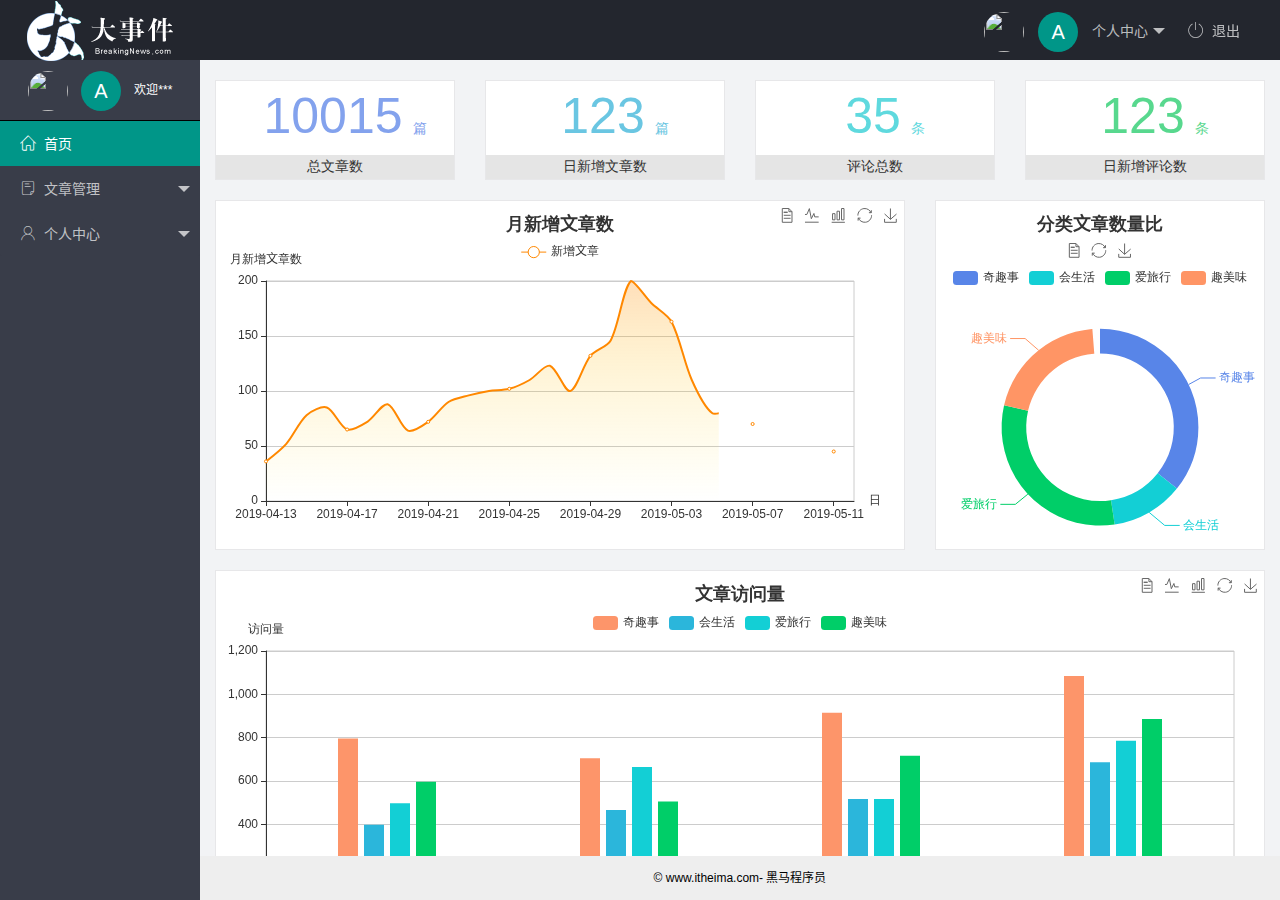
==== commit be4bdd5d: "完成了个人中心功能的开发" ====
--- a/index.html
+++ b/index.html
@@ -27,12 +27,13 @@
                         个人中心
                     </a>
                     <dl class="layui-nav-child">
-                        <dd><a href="">基本资料</a></dd>
-                        <dd><a href="">更换头像</a></dd>
-                        <dd><a href="">重置密码</a></dd>
+                        <dd><a href="/user/user_info.html" target="fm">基本资料</a></dd>
+                        <dd><a href="/user/user_avatar.html" target="fm">更换头像</a></dd>
+                        <dd><a href="/user/user_pwd.html" target="fm">重置密码</a></dd>
                     </dl>
                 </li>
-                <li class="layui-nav-item"><a href="javascript:;" id="btnLogout"><span class="iconfont icon-tuichu"></span>退出</a></li>
+                <li class="layui-nav-item"><a href="javascript:;" id="btnLogout"><span
+                            class="iconfont icon-tuichu"></span>退出</a></li>
             </ul>
         </div>
 
@@ -46,8 +47,8 @@
                 </div>
                 <!-- 左侧导航区域（可配合layui已有的垂直导航） -->
                 <ul class="layui-nav layui-nav-tree" lay-shrink="all">
-                    <li class="layui-nav-item layui-this"><a href="/home/dashboard.html" target="fm"><span
-                                class="iconfont icon-home"></span>首页</a></li>
+                    <li class="layui-nav-item layui-this" lay-shrink="all"><a href="/home/dashboard.html"
+                            target="fm"><span class="iconfont icon-home"></span>首页</a></li>
                     <li class="layui-nav-item ">
                         <a class="" href="javascript:;"><span class="iconfont icon-16"></span>文章管理</a>
                         <dl class="layui-nav-child">
@@ -59,9 +60,12 @@
                     <li class="layui-nav-item">
                         <a href="javascript:;"><span class="iconfont icon-user"></span>个人中心</a>
                         <dl class="layui-nav-child">
-                            <dd><a href="javascript:;"><i class="layui-icon layui-icon-face-surprised"></i>基本资料</a></dd>
-                            <dd><a href="javascript:;"><i class="layui-icon layui-icon-face-surprised"></i>更换头像</a></dd>
-                            <dd><a href="javascript:;"><i class="layui-icon layui-icon-face-surprised"></i>重置密码</a></dd>
+                            <dd><a href="/user/user_info.html" target="fm"><i
+                                        class="layui-icon layui-icon-face-surprised"></i>基本资料</a></dd>
+                            <dd><a href="/user/user_avatar.html" target="fm"><i
+                                        class="layui-icon layui-icon-face-surprised"></i>更换头像</a></dd>
+                            <dd><a href="/user/user_pwd.html" target="fm"><i
+                                        class="layui-icon layui-icon-face-surprised"></i>重置密码</a></dd>
                         </dl>
                     </li>
                 </ul>
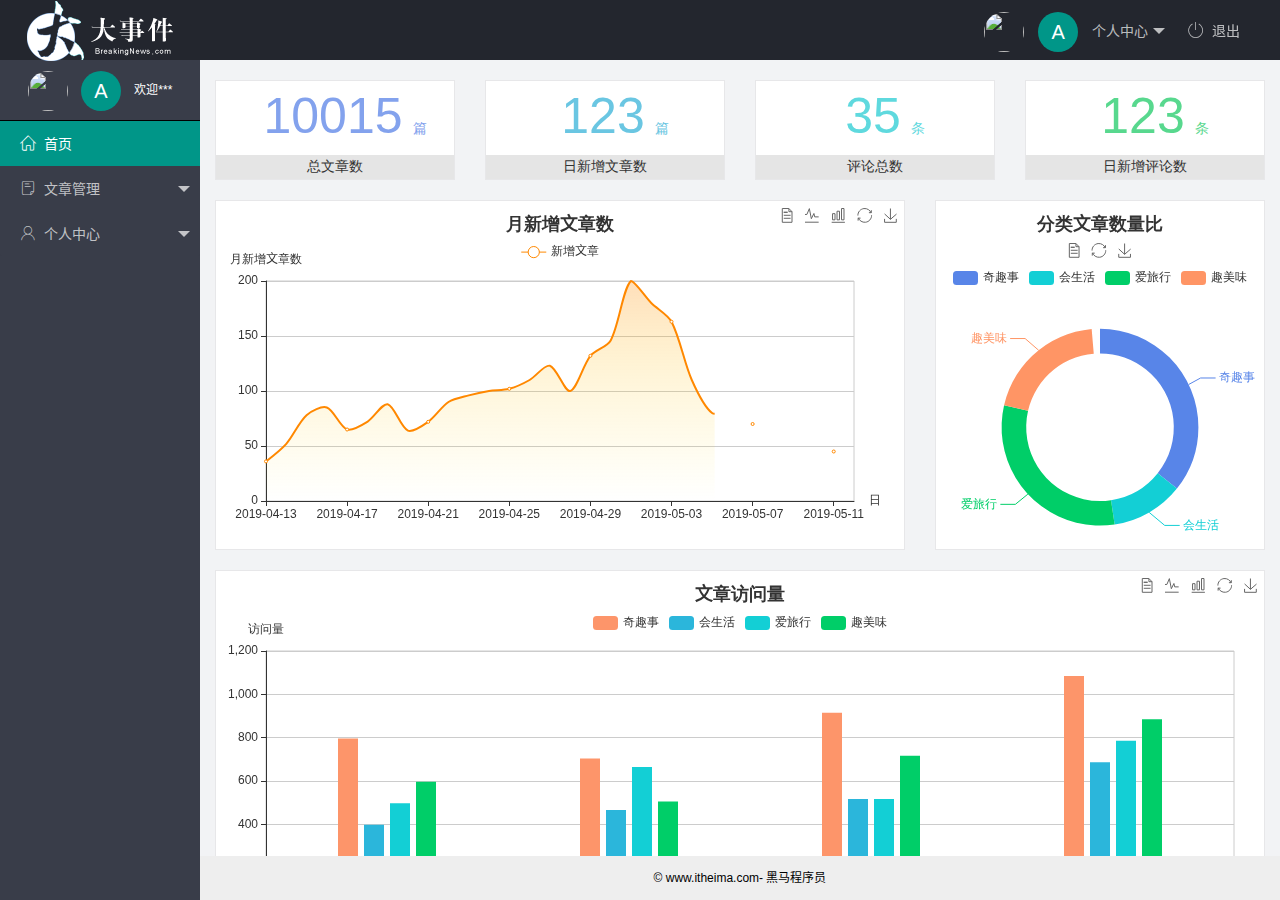
==== commit 0e2d6fe1: "完成文章管理相关功能的开发" ====
--- a/index.html
+++ b/index.html
@@ -52,9 +52,9 @@
                     <li class="layui-nav-item ">
                         <a class="" href="javascript:;"><span class="iconfont icon-16"></span>文章管理</a>
                         <dl class="layui-nav-child">
-                            <dd><a href="javascript:;"><i class="layui-icon layui-icon-face-surprised"></i>文章类别</a></dd>
-                            <dd><a href="javascript:;"><i class="layui-icon layui-icon-face-surprised"></i>文章列表</a></dd>
-                            <dd><a href="javascript:;"><i class="layui-icon layui-icon-face-surprised"></i>发表文章</a></dd>
+                            <dd><a href="/article/art_cate.html" target="fm"><i class="layui-icon layui-icon-face-surprised"></i>文章类别</a></dd>
+                            <dd><a id="art_list" href="/article/art_list.html" target="fm"><i class="layui-icon layui-icon-face-surprised"></i>文章列表</a></dd>
+                            <dd><a href="/article/art_pub.html" target="fm"><i class="layui-icon layui-icon-face-surprised"></i>发表文章</a></dd>
                         </dl>
                     </li>
                     <li class="layui-nav-item">
